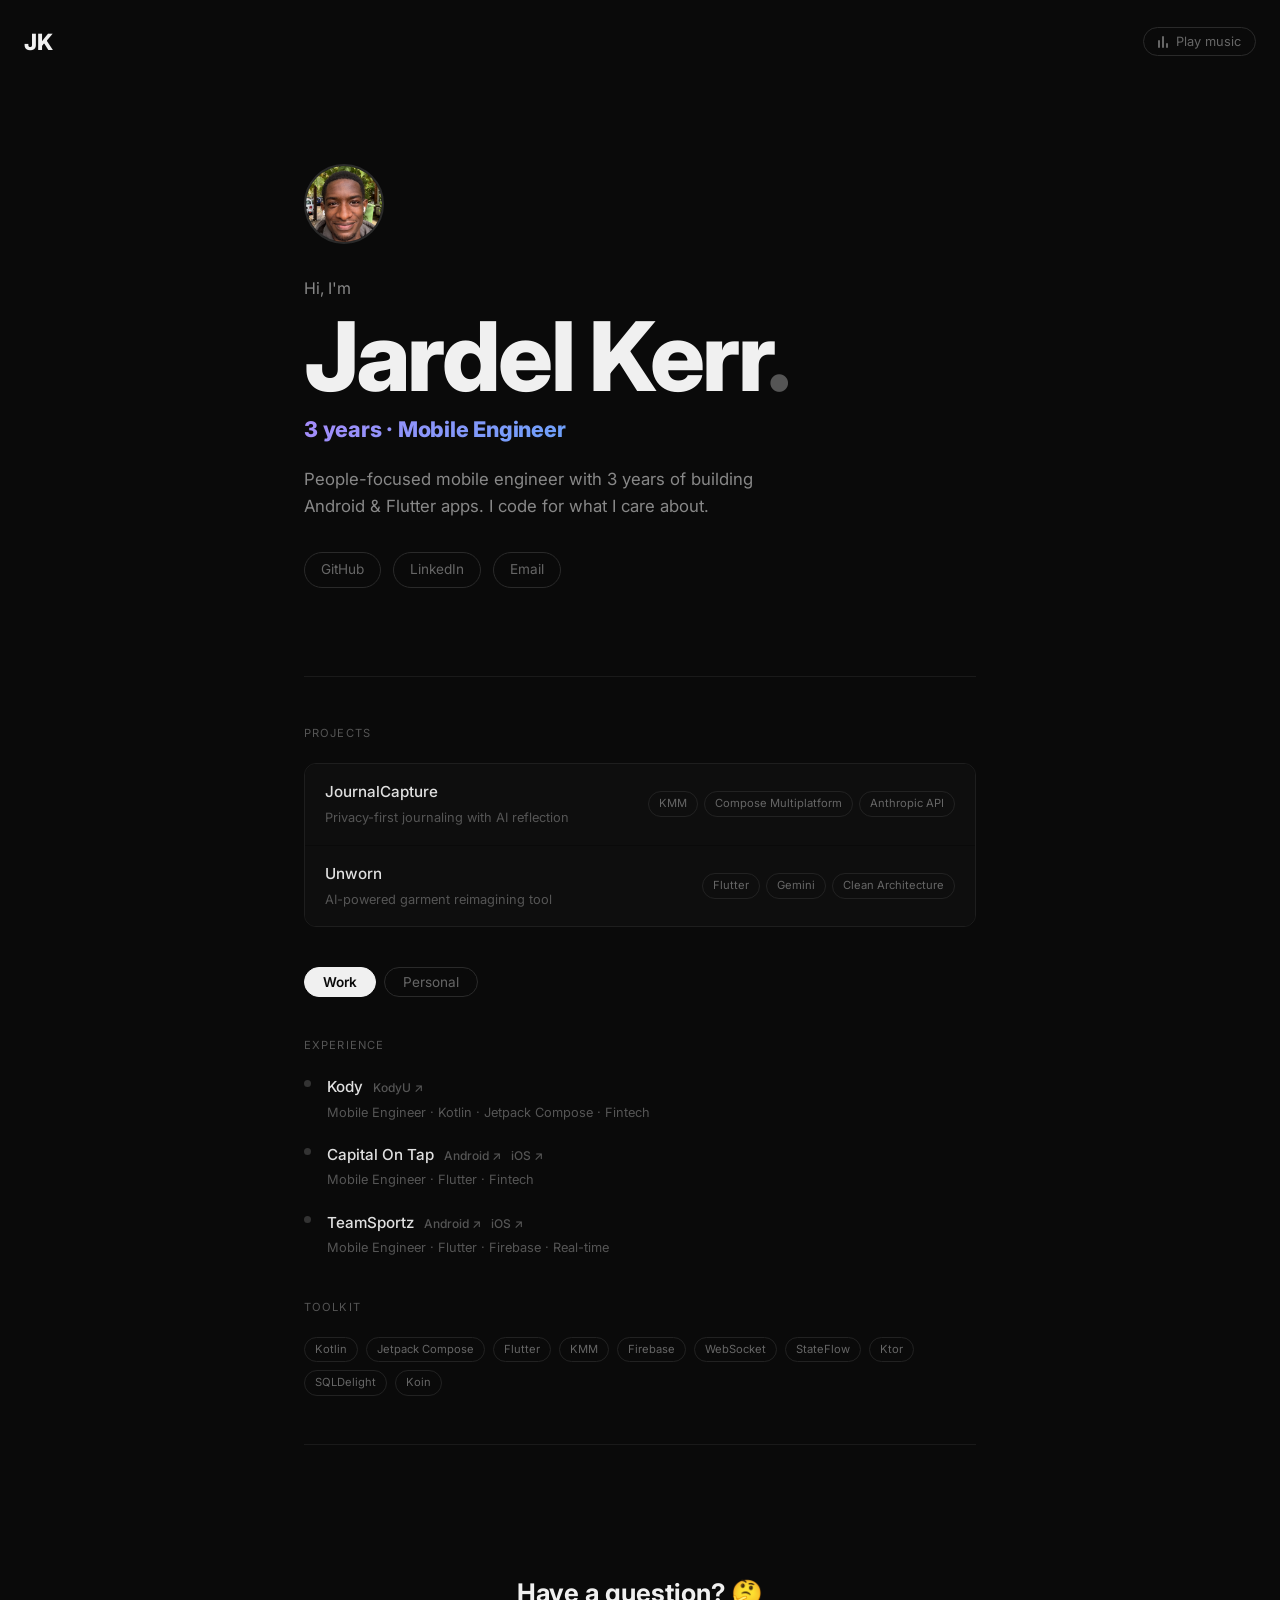
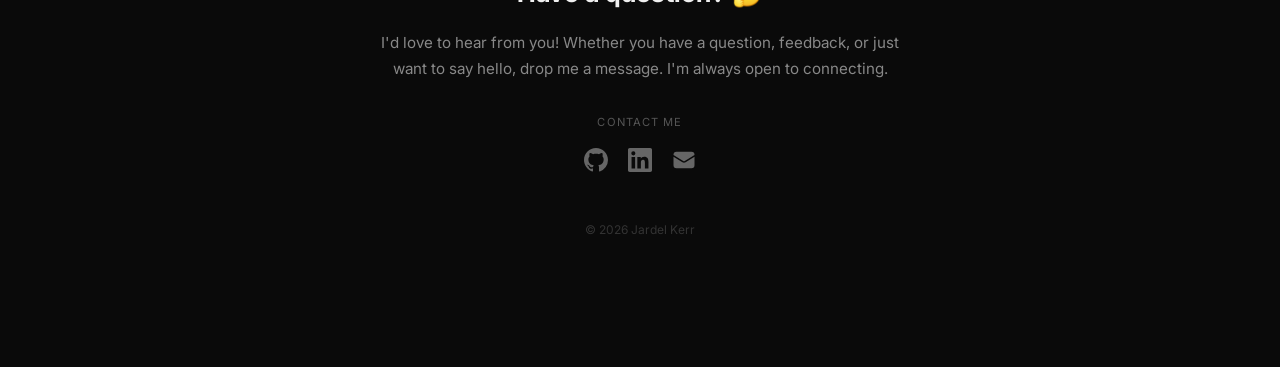
==== index.html @ 68cded81 "Fix image: convert HEIF to JPEG, update src" ====
<!DOCTYPE html>
<html lang="en">
<head>
  <meta charset="UTF-8" />
  <meta name="viewport" content="width=device-width, initial-scale=1.0" />
  <title>Jardel Kerr — Mobile Engineer</title>
  <link rel="preconnect" href="https://fonts.googleapis.com" />
  <link href="https://fonts.googleapis.com/css2?family=Inter:wght@400;500;700;800&display=swap" rel="stylesheet" />
  <link rel="stylesheet" href="css/styles.css" />
</head>
<body>

  <div class="topbar">
    <span class="initials">JK</span>
    <button class="music-btn" id="musicBtn" onclick="toggleMusic()">
      <div class="bars">
        <div class="bar" style="height:8px"></div>
        <div class="bar" style="height:12px"></div>
        <div class="bar" style="height:5px"></div>
      </div>
      <span id="musicLabel">Play music</span>
    </button>
    <audio id="bgMusic" loop>
      <source src="music/bg.mp3" type="audio/mpeg" />
    </audio>
  </div>

  <main class="site">

    <section class="hero">
      <div class="hero-photo">
        <img src="images/photo.jpg" alt="Jardel Kerr" />
      </div>
      <p class="hero-greeting">Hi, I'm</p>
      <h1 class="hero-name">Jardel Kerr<span>.</span></h1>
      <p class="hero-subtitle">3 years · Mobile Engineer</p>
      <p class="hero-sub">People-focused mobile engineer with 3 years of building Android &amp; Flutter apps. I code for what I care about.</p>
      <div class="socials">
        <a href="https://github.com/JardelK467" target="_blank">GitHub</a>
        <a href="https://www.linkedin.com/in/jardel-kerr-924820162/" target="_blank">LinkedIn</a>
        <a href="mailto:kerrjardel@gmail.com">Email</a>
      </div>
    </section>

    <hr class="divider" />

    <p class="section-label">Projects</p>
    <div class="projects">
      <div class="project-row">
        <div class="project-info">
          <span class="project-name">JournalCapture</span>
          <span class="project-desc">Privacy-first journaling with AI reflection</span>
        </div>
        <div class="project-tags">
          <span class="tag">KMM</span>
          <span class="tag">Compose Multiplatform</span>
          <span class="tag">Anthropic API</span>
        </div>
      </div>
      <div class="project-row">
        <div class="project-info">
          <span class="project-name">Unworn</span>
          <span class="project-desc">AI-powered garment reimagining tool</span>
        </div>
        <div class="project-tags">
          <span class="tag">Flutter</span>
          <span class="tag">Gemini</span>
          <span class="tag">Clean Architecture</span>
        </div>
      </div>
    </div>

    <div class="spacer">
      <div class="toggle-row">
        <button class="toggle-btn active" onclick="switchView('work', this)">Work</button>
        <button class="toggle-btn" onclick="switchView('personal', this)">Personal</button>
      </div>

      <div id="view-work">
        <p class="section-label">Experience</p>
        <div class="exp-list">
          <div class="exp-item">
            <div class="exp-dot"></div>
            <div>
              <p class="exp-company">Kody <a class="exp-link" href="https://play.google.com/store/apps/details?id=com.kody.kodyu" target="_blank" rel="noopener">KodyU ↗</a></p>
              <p class="exp-role">Mobile Engineer · Kotlin · Jetpack Compose · Fintech</p>
            </div>
          </div>
          <div class="exp-item">
            <div class="exp-dot"></div>
            <div>
              <p class="exp-company">Capital On Tap <a class="exp-link" href="https://play.google.com/store/apps/details?id=com.cot.app" target="_blank" rel="noopener">Android ↗</a> <a class="exp-link" href="https://apps.apple.com/gb/app/capital-on-tap/id1398201114" target="_blank" rel="noopener">iOS ↗</a></p>
              <p class="exp-role">Mobile Engineer · Flutter · Fintech</p>
            </div>
          </div>
          <div class="exp-item">
            <div class="exp-dot"></div>
            <div>
              <p class="exp-company">TeamSportz <a class="exp-link" href="https://play.google.com/store/apps/details?id=com.teamsportz.store" target="_blank" rel="noopener">Android ↗</a> <a class="exp-link" href="https://apps.apple.com/us/app/teamsportz-play/id1541456437" target="_blank" rel="noopener">iOS ↗</a></p>
              <p class="exp-role">Mobile Engineer · Flutter · Firebase · Real-time</p>
            </div>
          </div>
        </div>
        <div class="spacer">
          <p class="section-label">Toolkit</p>
          <div class="toolkit">
            <span class="tag">Kotlin</span>
            <span class="tag">Jetpack Compose</span>
            <span class="tag">Flutter</span>
            <span class="tag">KMM</span>
            <span class="tag">Firebase</span>
            <span class="tag">WebSocket</span>
            <span class="tag">StateFlow</span>
            <span class="tag">Ktor</span>
            <span class="tag">SQLDelight</span>
            <span class="tag">Koin</span>
          </div>
        </div>
      </div>

      <div id="view-personal" class="hidden">
        <p class="section-label">Now playing</p>
        <div class="now-playing">
          <div class="status-dot-wrap">
            <span class="status-dot"></span>
          </div>
          <div class="now-playing-info">
            <p class="now-playing-track">THEMESELVES</p>
            <p class="now-playing-artist">Jordan Ward</p>
          </div>
          <a class="now-playing-link" href="https://open.spotify.com/track/3vzSGr8Anj3SLaMrp613Gm" target="_blank" rel="noopener">Open in Spotify</a>
        </div>

        <div class="spacer">
          <p class="section-label">Playlists &amp; albums</p>
          <p class="section-hint">Connect your Spotify playlists below.</p>
          <div class="spotify-embeds">
            <iframe style="border-radius:12px" src="https://open.spotify.com/embed/playlist/6ijbMvFYRKqU6fIZLTjbtF?utm_source=generator" width="100%" height="152" frameborder="0" allow="autoplay; clipboard-write; encrypted-media; fullscreen; picture-in-picture" allowtransparency="true" loading="lazy" title="Spotify playlist"></iframe>
          </div>
        </div>

        <div class="spacer">
          <p class="section-label">Reading</p>
          <div class="book-list">
            <div class="book-row">
              <div class="book-spine" style="background:#E04B2A;"></div>
              <div>
                <p class="book-title">Design by Emotion</p>
                <p class="book-author">Trevor Van Gorp &amp; Edie Adams</p>
              </div>
              <span class="book-status reading">reading</span>
            </div>
            <div class="book-row">
              <div class="book-spine" style="background:#534AB7;"></div>
              <div>
                <p class="book-title">The Creative Act</p>
                <p class="book-author">Rick Rubin</p>
              </div>
              <span class="book-status reading">reading</span>
            </div>
            <div class="book-row">
              <div class="book-spine" style="background:#C2944A;"></div>
              <div>
                <p class="book-title">Children of Dune</p>
                <p class="book-author">Frank Herbert</p>
              </div>
              <span class="book-status reading">reading</span>
            </div>
            <div class="book-row">
              <div class="book-spine" style="background:#2E7D32;"></div>
              <div>
                <p class="book-title">The Pragmatic Programmer</p>
                <p class="book-author">Andy Hunt &amp; Dave Thomas</p>
              </div>
              <span class="book-status reading">reading</span>
            </div>
            <div class="book-row">
              <div class="book-spine" style="background:#FBC02D;"></div>
              <div>
                <p class="book-title">Mamba Mentality</p>
                <p class="book-author">Kobe Bryant</p>
              </div>
              <span class="book-status reading">reading</span>
            </div>
          </div>
        </div>

        <div class="spacer">
          <p class="section-label">Games I play</p>
          <div class="games-grid">
            <div class="game-card">
              <p class="game-title">The Finals</p>
              <p class="game-platform">PS5</p>
            </div>
            <div class="game-card">
              <p class="game-title">Apex Legends</p>
              <p class="game-platform">PS5</p>
            </div>
            <div class="game-card">
              <p class="game-title">Rocket League</p>
              <p class="game-platform">PS5</p>
            </div>
            <div class="game-card">
              <p class="game-title">Kingdom Hearts 3</p>
              <p class="game-platform">PS5</p>
            </div>
            <div class="game-card">
              <p class="game-title">God of War: Ragnarök</p>
              <p class="game-platform">PS5</p>
            </div>
          </div>
        </div>
      </div>
    </div>

    <hr class="divider" />

    <footer class="footer">
      <h2 class="footer-heading">Have a question? &#129300;</h2>
      <p class="footer-body">I'd love to hear from you! Whether you have a question, feedback, or just want to say hello, drop me a message. I'm always open to connecting.</p>
      <p class="footer-contact-label">Contact me</p>
      <div class="footer-icons">
        <a href="https://github.com/JardelK467" target="_blank" rel="noopener" aria-label="GitHub">
          <svg width="24" height="24" viewBox="0 0 24 24" fill="currentColor"><path d="M12 0C5.37 0 0 5.37 0 12c0 5.31 3.435 9.795 8.205 11.385.6.105.825-.255.825-.57 0-.285-.015-1.23-.015-2.235-3.015.555-3.795-.735-4.035-1.41-.135-.345-.72-1.41-1.23-1.695-.42-.225-1.02-.78-.015-.795.945-.015 1.62.87 1.845 1.23 1.08 1.815 2.805 1.305 3.495.99.105-.78.42-1.305.765-1.605-2.67-.3-5.46-1.335-5.46-5.925 0-1.305.465-2.385 1.23-3.225-.12-.3-.54-1.53.12-3.18 0 0 1.005-.315 3.3 1.23.96-.27 1.98-.405 3-.405s2.04.135 3 .405c2.295-1.56 3.3-1.23 3.3-1.23.66 1.65.24 2.88.12 3.18.765.84 1.23 1.905 1.23 3.225 0 4.605-2.805 5.625-5.475 5.925.435.375.81 1.095.81 2.22 0 1.605-.015 2.895-.015 3.3 0 .315.225.69.825.57A12.02 12.02 0 0 0 24 12c0-6.63-5.37-12-12-12z"/></svg>
        </a>
        <a href="https://www.linkedin.com/in/jardel-kerr-924820162/" target="_blank" rel="noopener" aria-label="LinkedIn">
          <svg width="24" height="24" viewBox="0 0 24 24" fill="currentColor"><path d="M20.447 20.452h-3.554v-5.569c0-1.328-.027-3.037-1.852-3.037-1.853 0-2.136 1.445-2.136 2.939v5.667H9.351V9h3.414v1.561h.046c.477-.9 1.637-1.85 3.37-1.85 3.601 0 4.267 2.37 4.267 5.455v6.286zM5.337 7.433a2.062 2.062 0 0 1-2.063-2.065 2.064 2.064 0 1 1 2.063 2.065zm1.782 13.019H3.555V9h3.564v11.452zM22.225 0H1.771C.792 0 0 .774 0 1.729v20.542C0 23.227.792 24 1.771 24h20.451C23.2 24 24 23.227 24 22.271V1.729C24 .774 23.2 0 22.222 0h.003z"/></svg>
        </a>
        <a href="mailto:kerrjardel@gmail.com" aria-label="Email">
          <svg width="24" height="24" viewBox="0 0 24 24" fill="currentColor"><path d="M1.5 8.67v8.58a3 3 0 0 0 3 3h15a3 3 0 0 0 3-3V8.67l-8.928 5.493a3 3 0 0 1-3.144 0L1.5 8.67z"/><path d="M22.5 6.908V6.75a3 3 0 0 0-3-3h-15a3 3 0 0 0-3 3v.158l9.714 5.978a1.5 1.5 0 0 0 1.572 0L22.5 6.908z"/></svg>
        </a>
      </div>
      <p class="footer-copy">&copy; 2026 Jardel Kerr</p>
    </footer>

  </main>

  <script>
    function switchView(view, btn) {
      document.querySelectorAll('.toggle-btn').forEach(b => b.classList.remove('active'));
      btn.classList.add('active');
      document.getElementById('view-work').classList.toggle('hidden', view !== 'work');
      document.getElementById('view-personal').classList.toggle('hidden', view !== 'personal');
    }

    function toggleMusic() {
      const audio = document.getElementById('bgMusic');
      const btn = document.getElementById('musicBtn');
      const label = document.getElementById('musicLabel');
      if (audio.paused) {
        audio.play().catch(() => {});
        btn.classList.add('playing');
        label.textContent = 'Now playing';
      } else {
        audio.pause();
        btn.classList.remove('playing');
        label.textContent = 'Play music';
      }
    }
  </script>

</body>
</html>
---- css/styles.css ----
*, *::before, *::after { box-sizing: border-box; margin: 0; padding: 0; }

body {
  font-family: 'Inter', sans-serif;
  background: #0a0a0a;
  color: #f0f0f0;
  line-height: 1.6;
}

.topbar {
  display: flex;
  justify-content: space-between;
  align-items: center;
  padding: 1.5rem 1.5rem 0;
}

.initials {
  font-size: 1.4rem;
  font-weight: 800;
  letter-spacing: -0.02em;
  color: #f0f0f0;
  user-select: none;
}

.music-btn {
  display: flex;
  align-items: center;
  gap: 8px;
  background: transparent;
  border: 1px solid #2a2a2a;
  color: #666;
  font-family: 'Inter', sans-serif;
  font-size: 0.8rem;
  padding: 6px 14px;
  border-radius: 999px;
  cursor: pointer;
  transition: all 0.2s;
}
.music-btn:hover { border-color: #555; color: #f0f0f0; }
.music-btn.playing { border-color: #f0f0f0; color: #f0f0f0; }

.bars { display: flex; align-items: flex-end; gap: 2px; height: 12px; }
.bar { width: 2px; background: #666; border-radius: 1px; transition: background 0.2s; }
.music-btn.playing .bar { background: #f0f0f0; animation: bounce 0.8s infinite; }
.music-btn.playing .bar:nth-child(2) { animation-delay: 0.15s; }
.music-btn.playing .bar:nth-child(3) { animation-delay: 0.3s; }
@keyframes bounce { 0%, 100% { height: 4px; } 50% { height: 12px; } }

.site {
  max-width: 720px;
  margin: 0 auto;
  padding: 3rem 1.5rem 5rem;
}

.hero { padding: 3.5rem 0 2.5rem; }

.hero-photo {
  width: 80px;
  height: 80px;
  border-radius: 50%;
  overflow: hidden;
  border: 2px solid #2a2a2a;
  margin-bottom: 2rem;
  background: #1e1e1e;
}
.hero-photo img { width: 100%; height: 100%; object-fit: cover; }

.hero-greeting { font-size: 1rem; color: #888; margin-bottom: 0.4rem; }

.hero-name {
  font-size: clamp(3.5rem, 12vw, 6rem);
  font-weight: 800;
  line-height: 1;
  letter-spacing: -0.03em;
}
.hero-name span { color: #555; }

.hero-subtitle {
  font-size: clamp(1rem, 3vw, 1.35rem);
  font-weight: 800;
  letter-spacing: -0.01em;
  margin-top: 0.5rem;
  background: linear-gradient(135deg, #a78bfa, #60a5fa, #34d399);
  -webkit-background-clip: text;
  -webkit-text-fill-color: transparent;
  background-clip: text;
}

.hero-sub { font-size: 1.05rem; color: #888; margin-top: 1.25rem; max-width: 480px; }

.socials { display: flex; gap: 0.75rem; margin-top: 2rem; flex-wrap: wrap; }
.socials a {
  font-size: 0.85rem;
  color: #666;
  text-decoration: none;
  border: 1px solid #2a2a2a;
  padding: 6px 16px;
  border-radius: 999px;
  transition: all 0.2s;
}
.socials a:hover { color: #f0f0f0; border-color: #666; }

.divider { border: none; border-top: 1px solid #1a1a1a; margin: 3rem 0; }

.section-label {
  font-size: 0.7rem;
  color: #555;
  letter-spacing: 0.1em;
  text-transform: uppercase;
  margin-bottom: 1.25rem;
}

.projects {
  display: flex;
  flex-direction: column;
  gap: 1px;
  border: 1px solid #1e1e1e;
  border-radius: 12px;
  overflow: hidden;
}
.project-row {
  display: flex;
  align-items: center;
  justify-content: space-between;
  gap: 1rem;
  padding: 1rem 1.25rem;
  background: #0e0e0e;
  transition: background 0.15s;
  flex-wrap: wrap;
}
.project-row:hover { background: #141414; }
.project-info { display: flex; flex-direction: column; gap: 4px; }
.project-name { font-size: 0.95rem; font-weight: 500; color: #e0e0e0; }
.project-desc { font-size: 0.8rem; color: #555; }
.project-tags { display: flex; gap: 6px; flex-wrap: wrap; }

.tag {
  font-size: 0.7rem;
  padding: 3px 10px;
  border-radius: 999px;
  border: 1px solid #222;
  color: #666;
}

.spacer { margin-top: 2.5rem; }

.toggle-row { display: flex; gap: 8px; margin-bottom: 2.5rem; flex-wrap: wrap; }
.toggle-btn {
  font-size: 0.85rem;
  font-family: 'Inter', sans-serif;
  padding: 6px 18px;
  border-radius: 999px;
  border: 1px solid #2a2a2a;
  background: transparent;
  color: #666;
  cursor: pointer;
  transition: all 0.2s;
}
.toggle-btn.active {
  background: #f0f0f0;
  color: #0a0a0a;
  border-color: #f0f0f0;
  font-weight: 600;
}

.exp-list { display: flex; flex-direction: column; gap: 1.25rem; }
.exp-item { display: flex; gap: 1rem; align-items: flex-start; }
.exp-dot { width: 7px; height: 7px; border-radius: 50%; background: #333; margin-top: 5px; flex-shrink: 0; }
.exp-company { font-size: 0.95rem; font-weight: 500; color: #e0e0e0; }
.exp-link {
  font-size: 0.75rem;
  font-weight: 500;
  color: #555;
  text-decoration: none;
  margin-left: 6px;
  transition: color 0.2s;
}
.exp-link:hover { color: #f0f0f0; }
.exp-role { font-size: 0.8rem; color: #555; margin-top: 3px; }

.toolkit { display: flex; flex-wrap: wrap; gap: 8px; }

/* Now playing */
.now-playing {
  display: flex;
  align-items: center;
  gap: 14px;
  padding: 1rem 1.25rem;
  background: #0e0e0e;
  border: 1px solid #1e1e1e;
  border-radius: 12px;
  transition: background 0.15s;
}
.now-playing:hover { background: #141414; }

.status-dot-wrap {
  position: relative;
  width: 12px;
  height: 12px;
  flex-shrink: 0;
}
.status-dot {
  display: block;
  width: 10px;
  height: 10px;
  border-radius: 50%;
  background: #22c55e;
  position: absolute;
  top: 1px;
  left: 1px;
}
.status-dot::before {
  content: '';
  position: absolute;
  inset: -4px;
  border-radius: 50%;
  background: rgba(34, 197, 94, 0.35);
  animation: pulse-ring 1.8s cubic-bezier(0.4, 0, 0.6, 1) infinite;
}
@keyframes pulse-ring {
  0%   { transform: scale(0.8); opacity: 1; }
  70%  { transform: scale(1.7); opacity: 0; }
  100% { transform: scale(0.8); opacity: 0; }
}

.now-playing-track { font-size: 0.95rem; font-weight: 500; color: #e0e0e0; }
.now-playing-artist { font-size: 0.75rem; color: #555; margin-top: 2px; }
.now-playing-link {
  margin-left: auto;
  font-size: 0.75rem;
  color: #22c55e;
  text-decoration: none;
  white-space: nowrap;
  transition: color 0.2s;
}
.now-playing-link:hover { color: #4ade80; }

.section-hint { font-size: 0.8rem; color: #444; margin-bottom: 1rem; }
.spotify-embeds { display: flex; flex-direction: column; gap: 12px; }

.book-list {
  display: flex;
  flex-direction: column;
  gap: 1px;
  border: 1px solid #1e1e1e;
  border-radius: 12px;
  overflow: hidden;
}
.book-row {
  display: flex;
  align-items: center;
  gap: 14px;
  padding: 0.9rem 1.25rem;
  background: #0e0e0e;
  transition: background 0.15s;
}
.book-row:hover { background: #141414; }
.book-spine { width: 4px; height: 36px; border-radius: 2px; flex-shrink: 0; }
.book-title { font-size: 0.9rem; font-weight: 500; color: #e0e0e0; }
.book-author { font-size: 0.75rem; color: #555; margin-top: 2px; }
.book-status {
  font-size: 0.7rem;
  padding: 2px 8px;
  border-radius: 999px;
  border: 1px solid #222;
  color: #555;
  margin-left: auto;
  white-space: nowrap;
}
.book-status.reading { border-color: #2a3a2a; color: #4a7a4a; }

.games-grid { display: grid; grid-template-columns: repeat(auto-fill, minmax(150px, 1fr)); gap: 12px; }
.game-card {
  background: #0e0e0e;
  border: 1px solid #1e1e1e;
  border-radius: 10px;
  padding: 14px;
  transition: background 0.15s;
}
.game-card:hover { background: #141414; }
.game-title { font-size: 0.85rem; font-weight: 500; color: #e0e0e0; }
.game-platform { font-size: 0.72rem; color: #555; margin-top: 3px; }

.footer {
  padding: 5rem 0 3rem;
  text-align: center;
  max-width: 520px;
  margin: 0 auto;
}
.footer-heading {
  font-size: 1.6rem;
  font-weight: 700;
  color: #f0f0f0;
  margin-bottom: 1rem;
}
.footer-body {
  font-size: 0.95rem;
  color: #888;
  line-height: 1.7;
  margin-bottom: 2rem;
}
.footer-contact-label {
  font-size: 0.7rem;
  color: #555;
  letter-spacing: 0.1em;
  text-transform: uppercase;
  margin-bottom: 1rem;
}
.footer-icons {
  display: flex;
  justify-content: center;
  gap: 1.25rem;
  margin-bottom: 3rem;
}
.footer-icons a {
  color: #666;
  transition: color 0.2s;
}
.footer-icons a:hover {
  color: #f0f0f0;
}
.footer-icons svg {
  display: block;
}
.footer-copy { font-size: 0.75rem; color: #333; margin-top: 2rem; }

.hidden { display: none; }

@media (max-width: 480px) {
  .project-row { flex-direction: column; align-items: flex-start; }
}
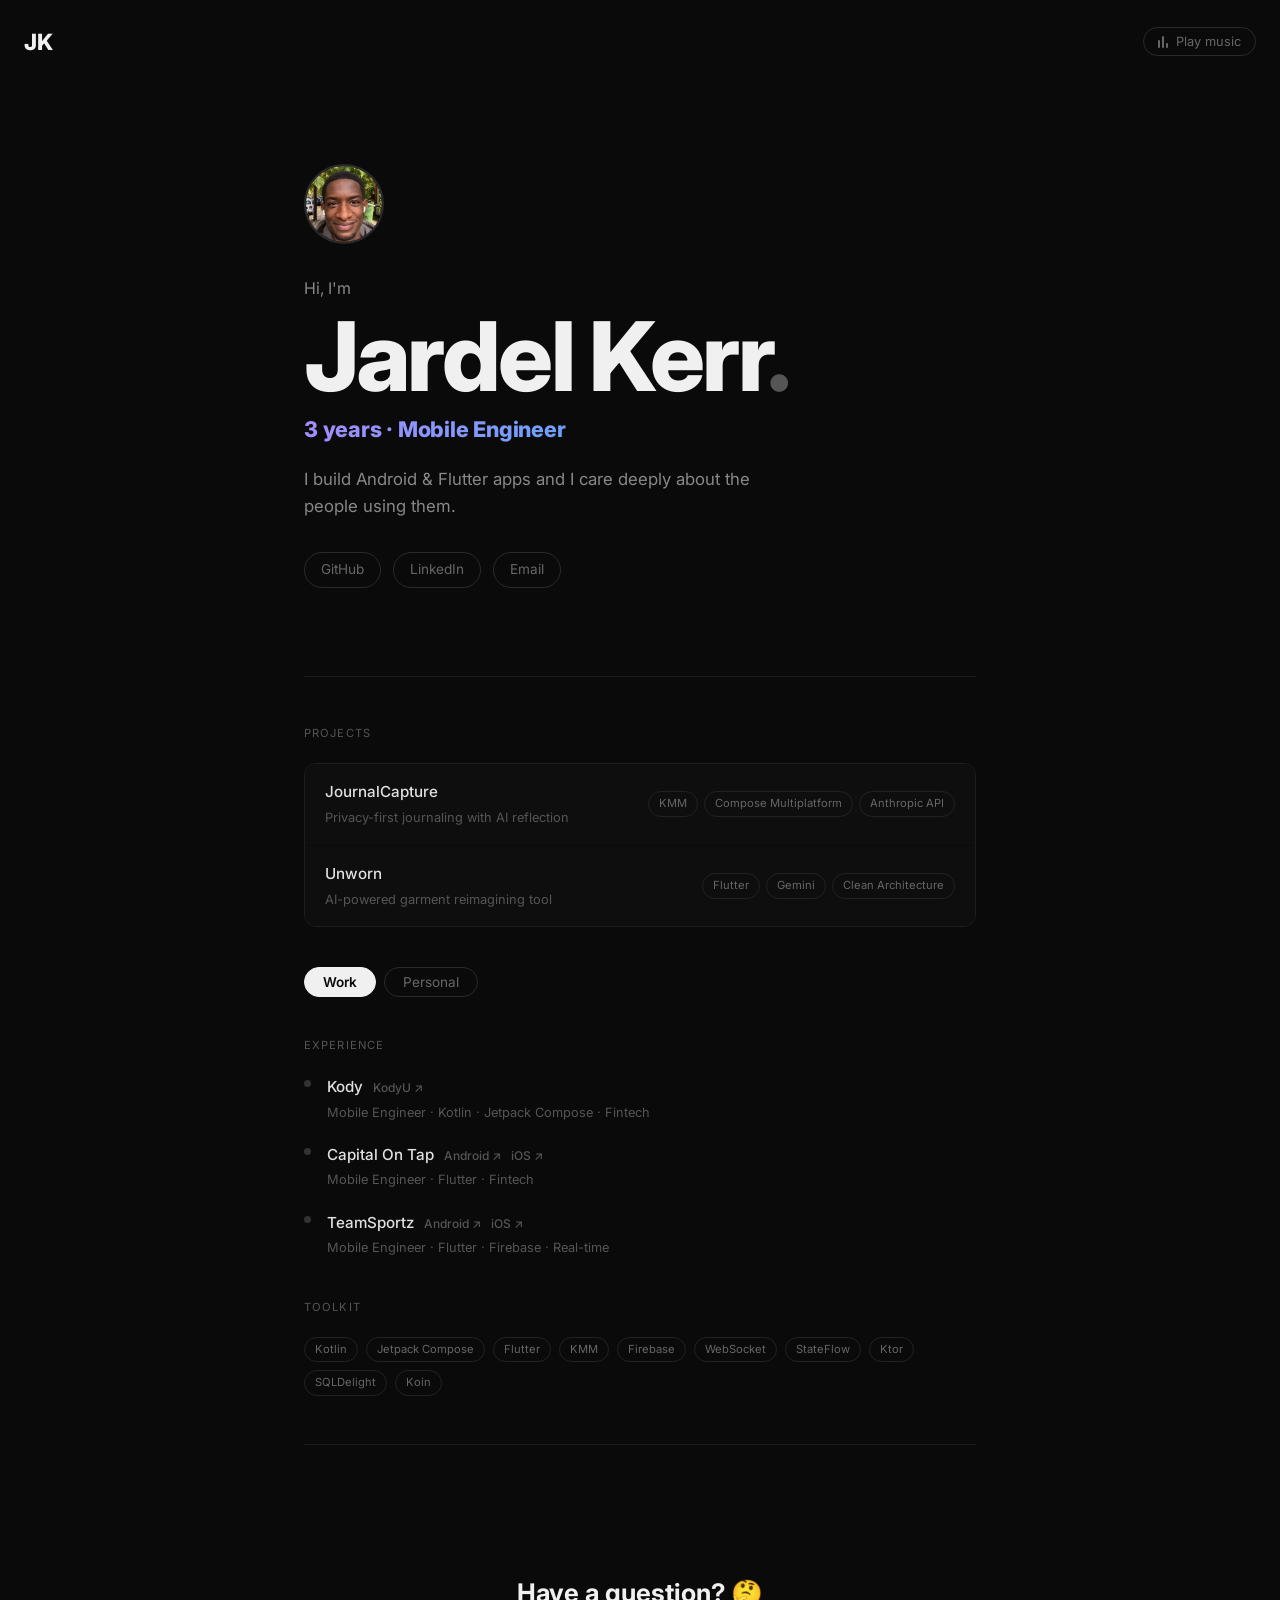
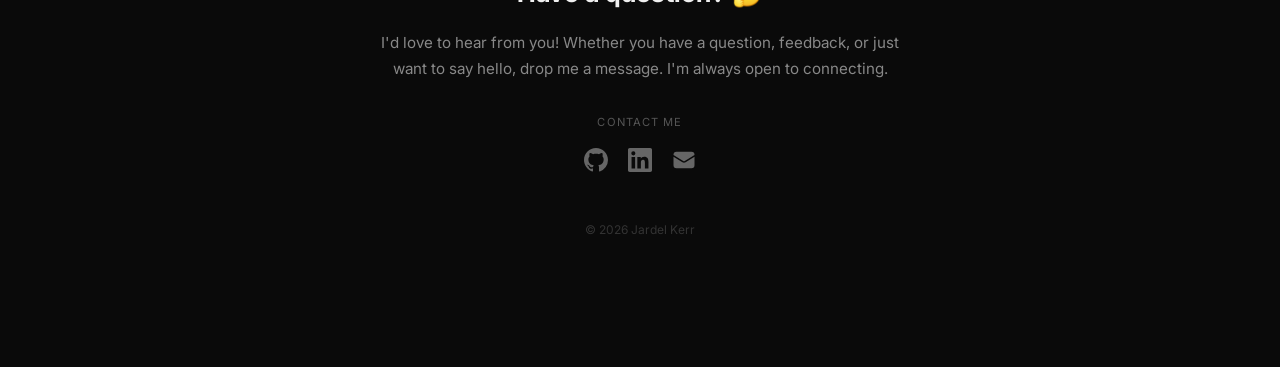
==== commit 88e95fbc: "Updated intro description for specificity and honesty" ====
--- a/index.html
+++ b/index.html
@@ -34,7 +34,7 @@
       <p class="hero-greeting">Hi, I'm</p>
       <h1 class="hero-name">Jardel Kerr<span>.</span></h1>
       <p class="hero-subtitle">3 years · Mobile Engineer</p>
-      <p class="hero-sub">People-focused mobile engineer with 3 years of building Android &amp; Flutter apps. I code for what I care about.</p>
+      <p class="hero-sub">I build Android & Flutter apps and I care deeply about the people using them.</p>
       <div class="socials">
         <a href="https://github.com/JardelK467" target="_blank">GitHub</a>
         <a href="https://www.linkedin.com/in/jardel-kerr-924820162/" target="_blank">LinkedIn</a>
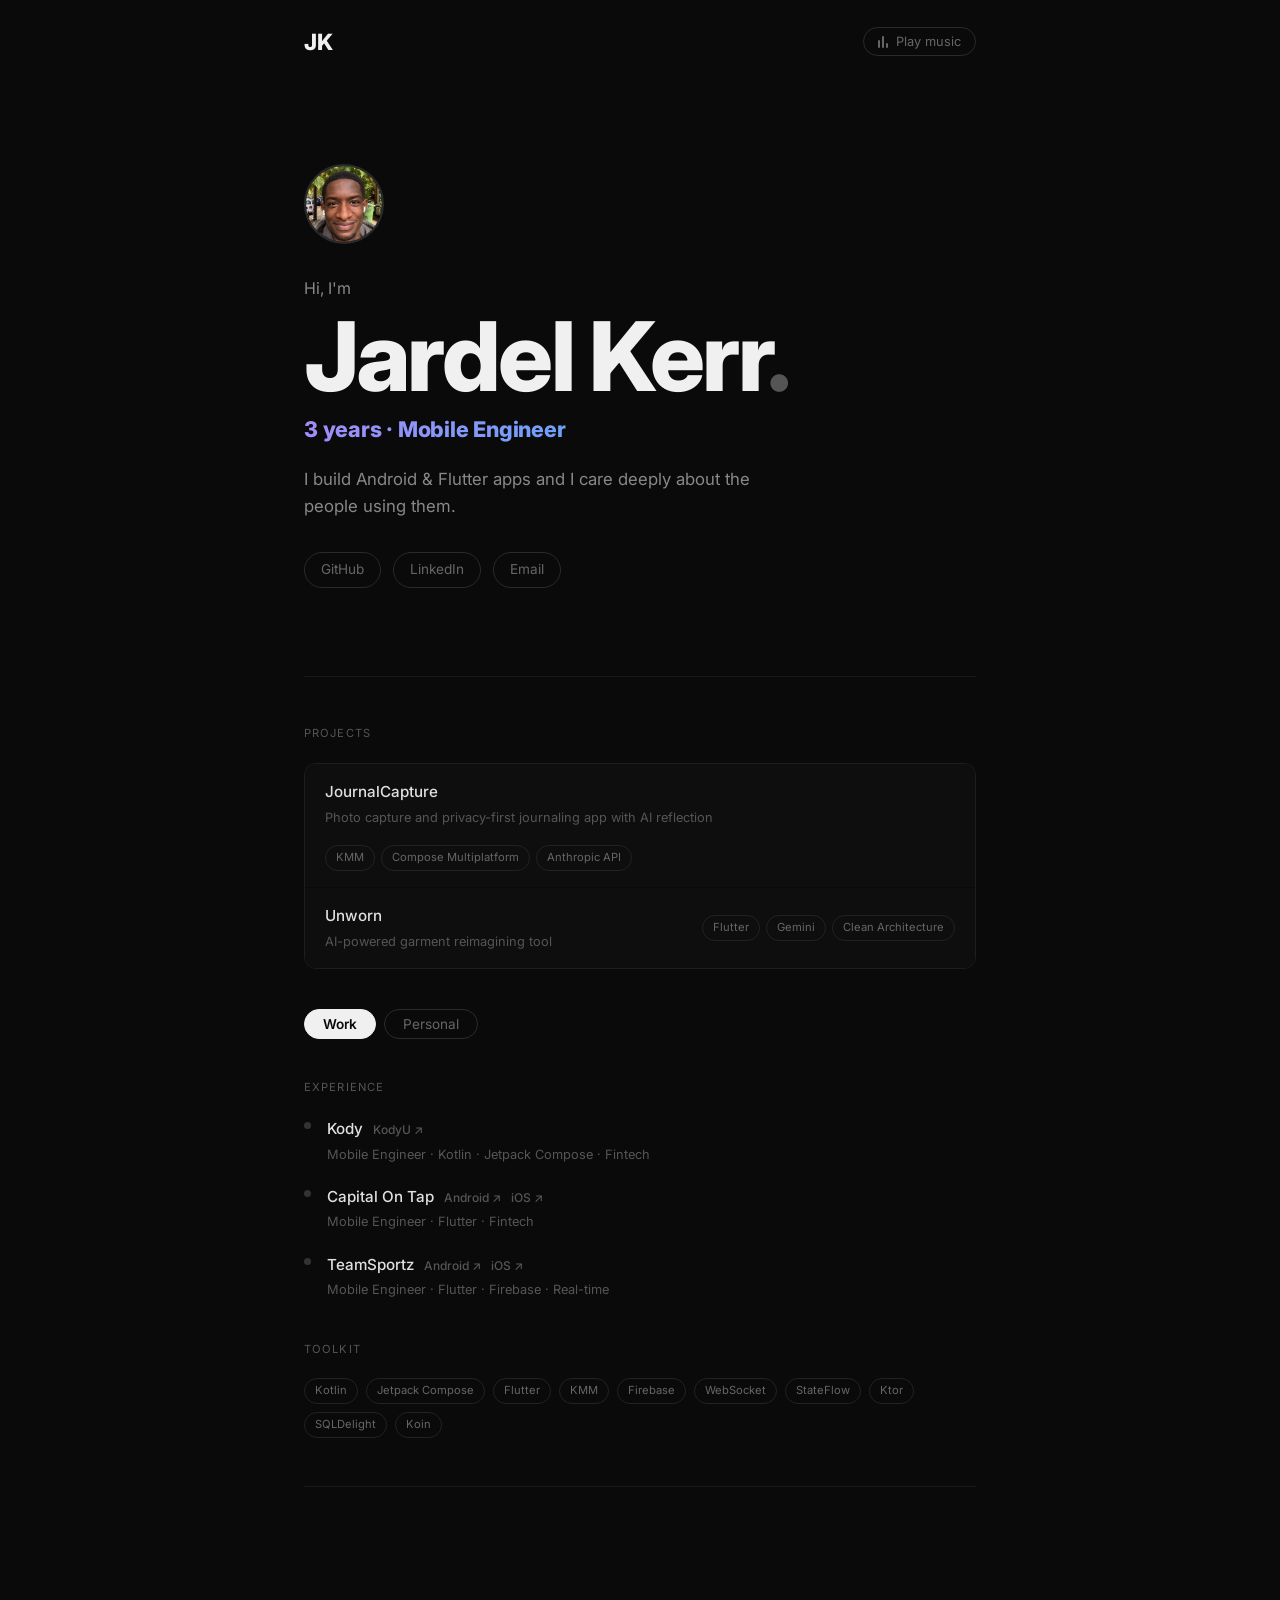
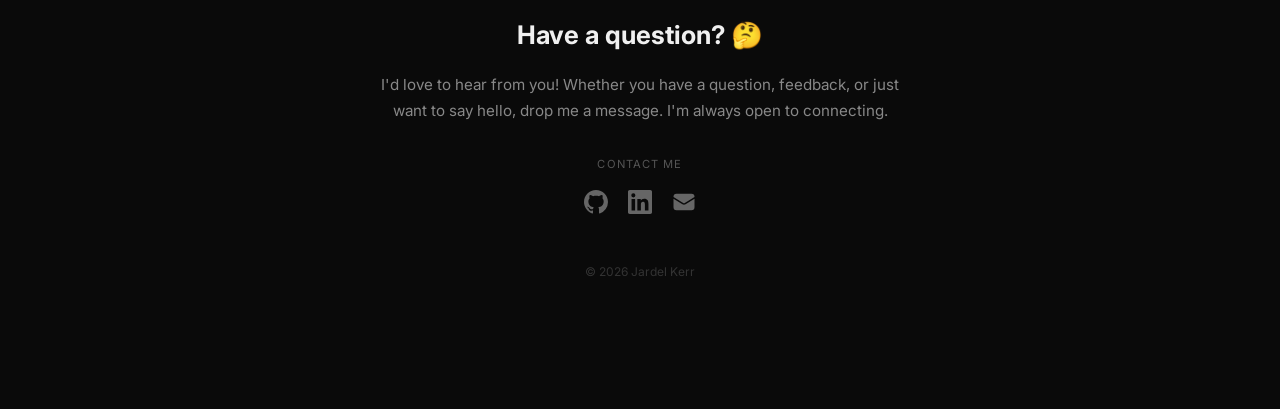
==== commit 05e48188: "Center topbar to match site content width" ====
--- a/index.html
+++ b/index.html
@@ -49,7 +49,7 @@
       <div class="project-row">
         <div class="project-info">
           <span class="project-name">JournalCapture</span>
-          <span class="project-desc">Privacy-first journaling with AI reflection</span>
+          <span class="project-desc">Photo capture and privacy-first journaling app with AI reflection</span>
         </div>
         <div class="project-tags">
           <span class="tag">KMM</span>
--- a/css/styles.css
+++ b/css/styles.css
@@ -8,6 +8,8 @@
 }
 
 .topbar {
+  max-width: 720px;
+  margin: 0 auto;
   display: flex;
   justify-content: space-between;
   align-items: center;
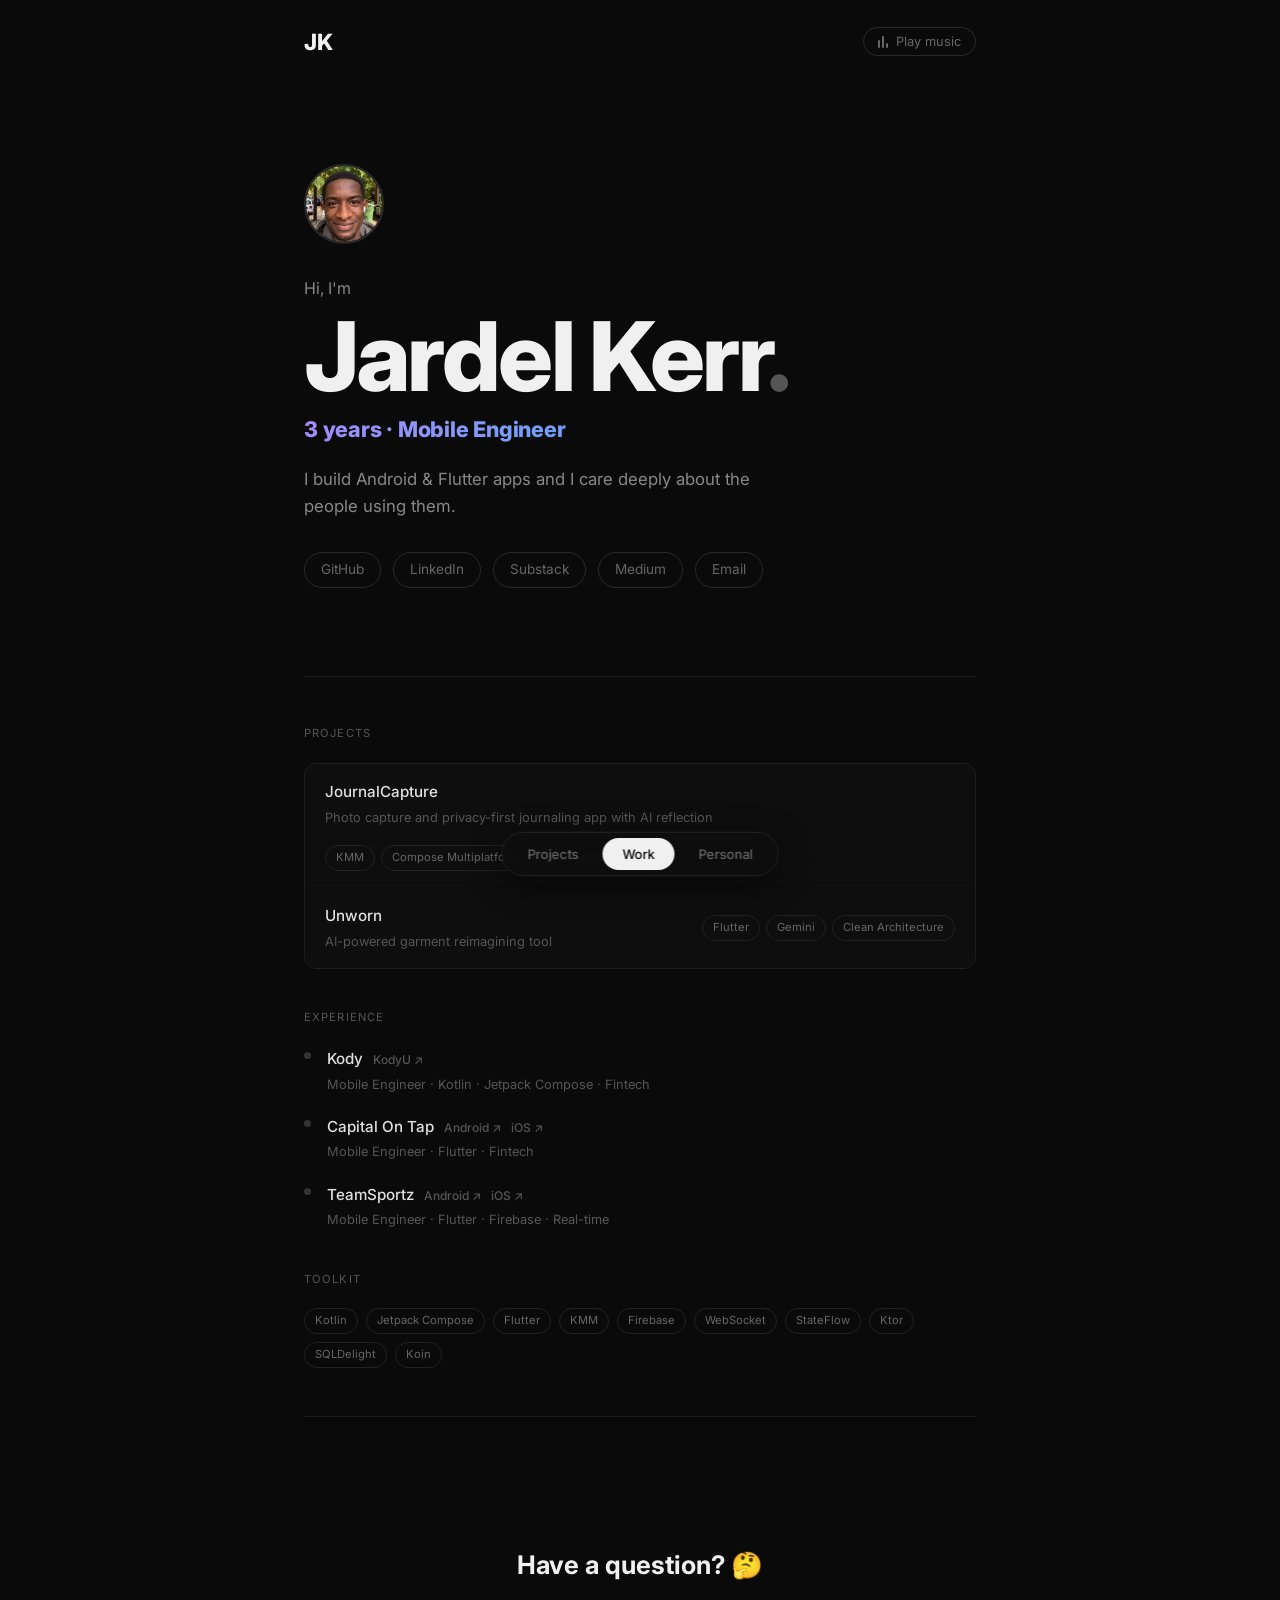
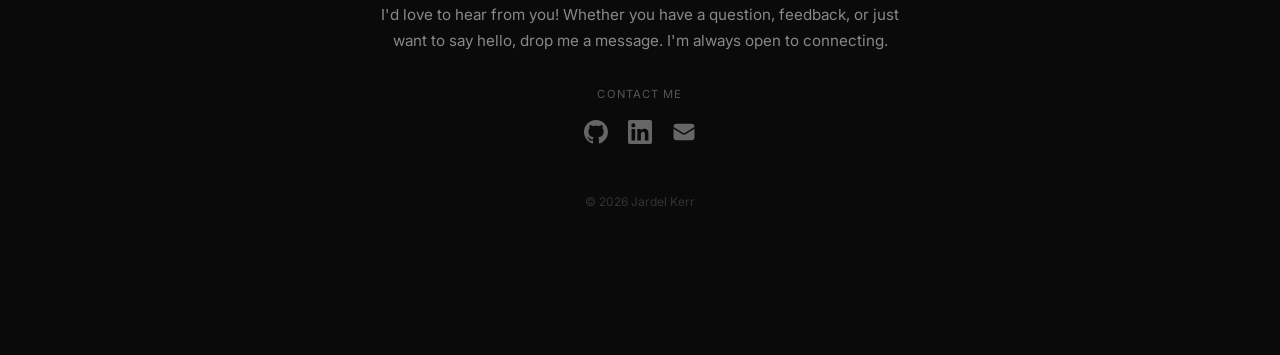
==== commit 8509e41f: "Created more content space by moving the work, personal navigation to bottom center viewport for a c" ====
--- a/index.html
+++ b/index.html
@@ -38,13 +38,15 @@
       <div class="socials">
         <a href="https://github.com/JardelK467" target="_blank">GitHub</a>
         <a href="https://www.linkedin.com/in/jardel-kerr-924820162/" target="_blank">LinkedIn</a>
+        <a href="https://substack.com/@jardelkerr" target="_blank">Substack</a>
+        <a href="https://medium.com/@kerrjardel" target="_blank">Medium</a>
         <a href="mailto:kerrjardel@gmail.com">Email</a>
       </div>
     </section>
 
     <hr class="divider" />
 
-    <p class="section-label">Projects</p>
+    <p class="section-label" id="projects">Projects</p>
     <div class="projects">
       <div class="project-row">
         <div class="project-info">
@@ -70,11 +72,7 @@
       </div>
     </div>
 
-    <div class="spacer">
-      <div class="toggle-row">
-        <button class="toggle-btn active" onclick="switchView('work', this)">Work</button>
-        <button class="toggle-btn" onclick="switchView('personal', this)">Personal</button>
-      </div>
+    <div class="spacer" id="view-section">
 
       <div id="view-work">
         <p class="section-label">Experience</p>
@@ -235,6 +233,14 @@
 
   </main>
 
+  <!-- Floating bottom nav -->
+  <nav class="floating-nav" id="floatingNav">
+    <button class="nav-pill" onclick="scrollToSection('projects')">Projects</button>
+    <button class="nav-pill active" onclick="switchViewNav('work', this)">Work</button>
+    <button class="nav-pill" onclick="switchViewNav('personal', this)">Personal</button>
+    <div class="nav-slider" id="navSlider"></div>
+  </nav>
+
   <script>
     function switchView(view, btn) {
       document.querySelectorAll('.toggle-btn').forEach(b => b.classList.remove('active'));
@@ -242,6 +248,41 @@
       document.getElementById('view-work').classList.toggle('hidden', view !== 'work');
       document.getElementById('view-personal').classList.toggle('hidden', view !== 'personal');
     }
+
+    // Floating nav
+    function positionSlider(activeBtn) {
+      const slider = document.getElementById('navSlider');
+      if (!activeBtn || !slider) return;
+      slider.style.left = activeBtn.offsetLeft + 'px';
+      slider.style.width = activeBtn.offsetWidth + 'px';
+    }
+
+    function switchViewNav(view, btn) {
+      document.querySelectorAll('.nav-pill').forEach(b => b.classList.remove('active'));
+      btn.classList.add('active');
+      positionSlider(btn);
+
+      document.getElementById('view-work').classList.toggle('hidden', view !== 'work');
+      document.getElementById('view-personal').classList.toggle('hidden', view !== 'personal');
+
+      const section = document.getElementById('view-section');
+      if (section) section.scrollIntoView({ behavior: 'smooth', block: 'start' });
+    }
+
+    function scrollToSection(id) {
+      const el = document.getElementById(id);
+      if (el) el.scrollIntoView({ behavior: 'smooth', block: 'start' });
+    }
+
+    // Init slider position on load
+    window.addEventListener('load', () => {
+      const active = document.querySelector('.nav-pill.active');
+      positionSlider(active);
+    });
+    window.addEventListener('resize', () => {
+      const active = document.querySelector('.nav-pill.active');
+      positionSlider(active);
+    });
 
     function toggleMusic() {
       const audio = document.getElementById('bgMusic');
--- a/css/styles.css
+++ b/css/styles.css
@@ -51,7 +51,7 @@
 .site {
   max-width: 720px;
   margin: 0 auto;
-  padding: 3rem 1.5rem 5rem;
+  padding: 3rem 1.5rem 6rem;
 }
 
 .hero { padding: 3.5rem 0 2.5rem; }
@@ -328,6 +328,68 @@
 
 .hidden { display: none; }
 
+/* Floating bottom nav */
+.floating-nav {
+  position: fixed;
+  bottom: 1.5rem;
+  left: 50%;
+  transform: translateX(-50%);
+  display: flex;
+  align-items: center;
+  gap: 4px;
+  padding: 5px;
+  background: rgba(14, 14, 14, 0.85);
+  backdrop-filter: blur(16px);
+  -webkit-backdrop-filter: blur(16px);
+  border: 1px solid #1e1e1e;
+  border-radius: 999px;
+  z-index: 100;
+  box-shadow: 0 8px 32px rgba(0, 0, 0, 0.5), 0 0 0 1px rgba(255, 255, 255, 0.03);
+}
+
+.nav-pill {
+  position: relative;
+  font-family: 'Inter', sans-serif;
+  font-size: 0.82rem;
+  font-weight: 500;
+  padding: 8px 20px;
+  border: none;
+  border-radius: 999px;
+  background: transparent;
+  color: #666;
+  cursor: pointer;
+  transition: color 0.25s ease;
+  z-index: 2;
+  white-space: nowrap;
+}
+
+.nav-pill:hover {
+  color: #aaa;
+}
+
+.nav-pill.active {
+  color: #0a0a0a;
+}
+
+.nav-slider {
+  position: absolute;
+  height: calc(100% - 10px);
+  top: 5px;
+  border-radius: 999px;
+  background: #f0f0f0;
+  transition: left 0.3s cubic-bezier(0.4, 0, 0.2, 1), width 0.3s cubic-bezier(0.4, 0, 0.2, 1);
+  z-index: 1;
+}
+
 @media (max-width: 480px) {
   .project-row { flex-direction: column; align-items: flex-start; }
+  .floating-nav {
+    bottom: 1rem;
+    gap: 2px;
+    padding: 4px;
+  }
+  .nav-pill {
+    font-size: 0.75rem;
+    padding: 7px 14px;
+  }
 }
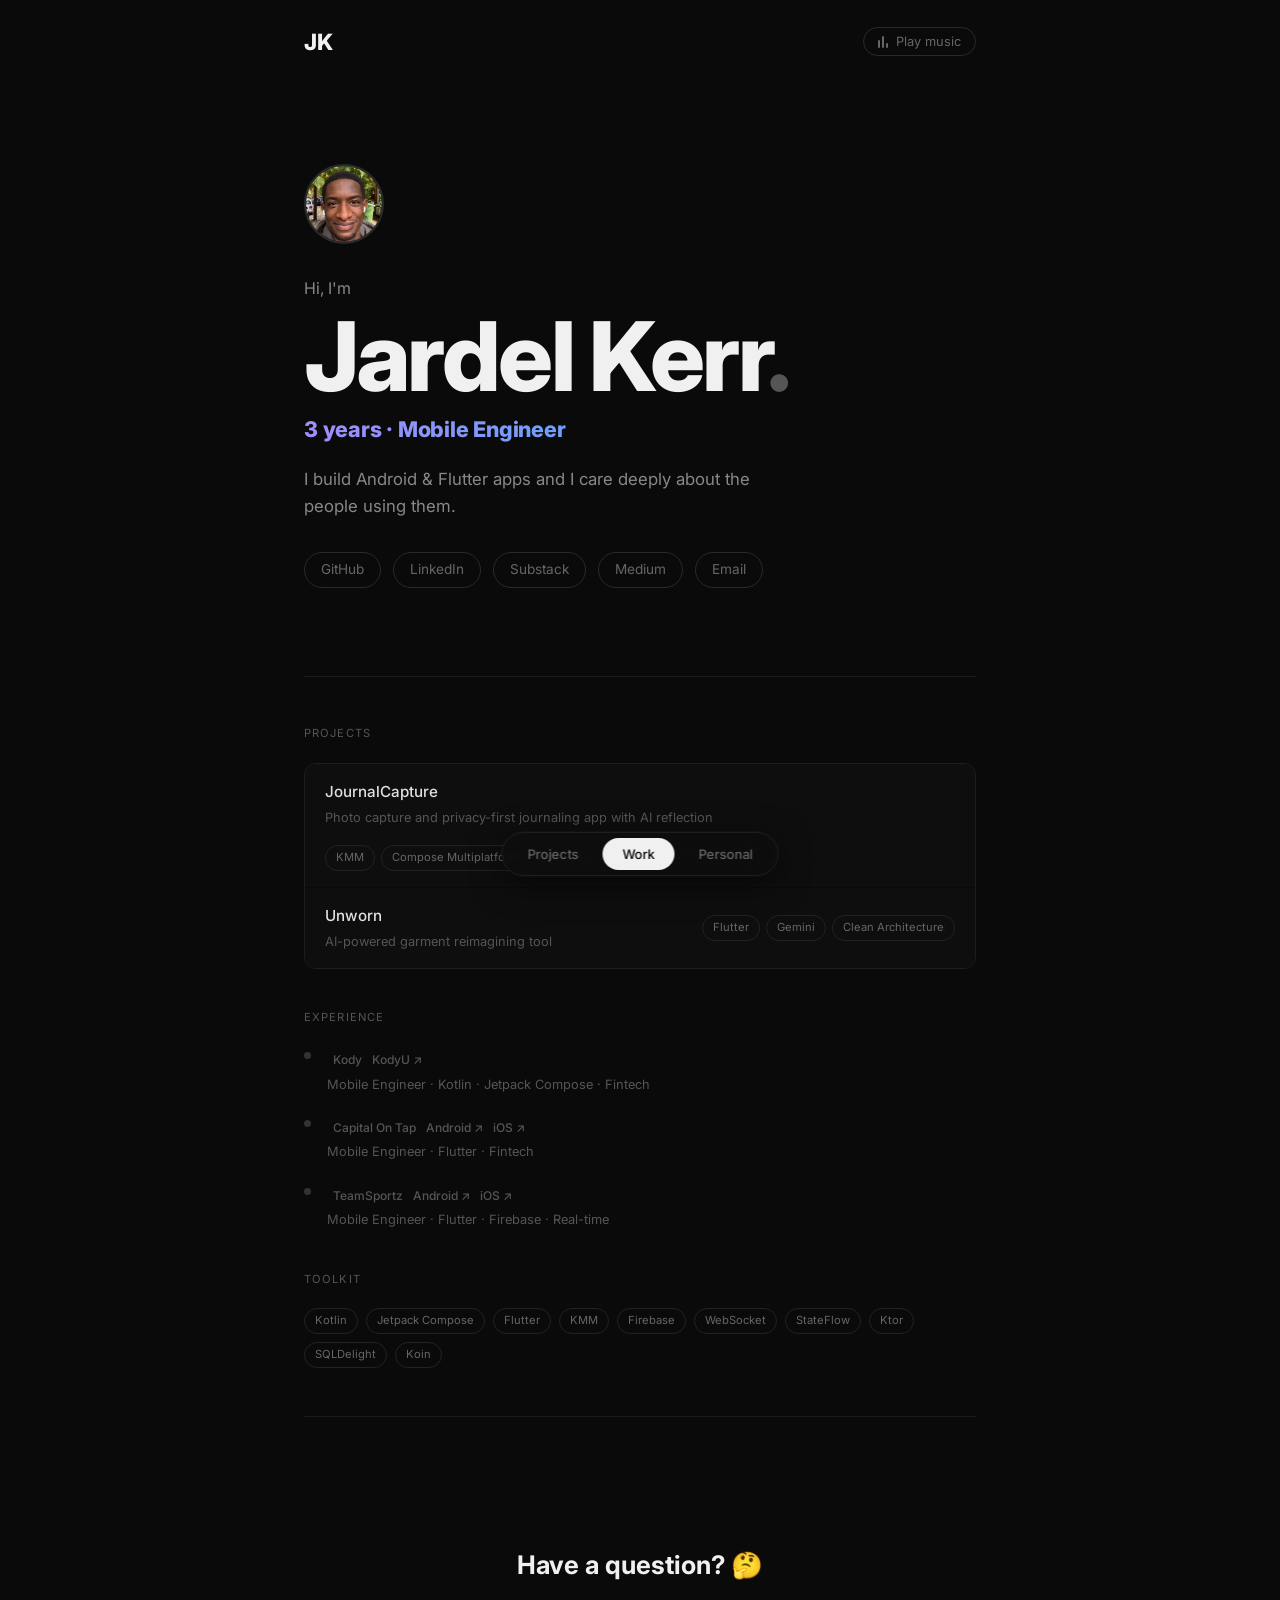
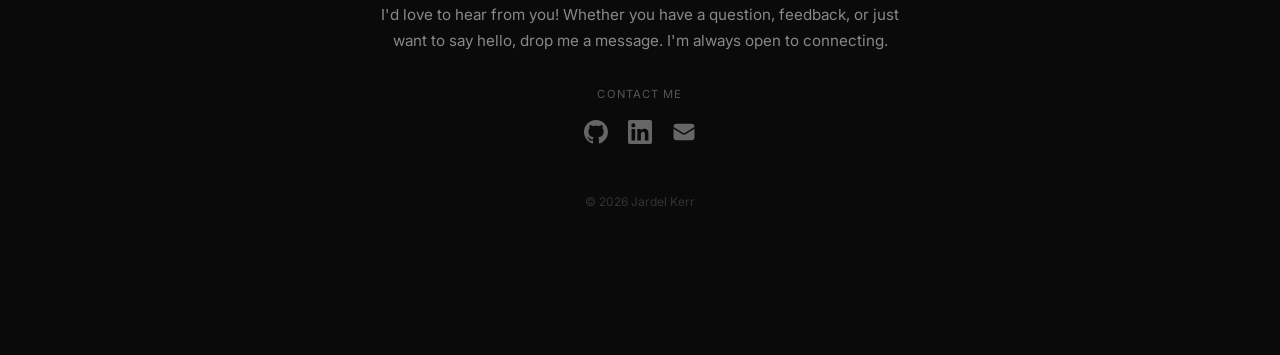
==== commit 565096c1: "Add project detail pages and scroll-tracked floating nav Create dedicated pages for JournalCapture, " ====
--- a/index.html
+++ b/index.html
@@ -48,7 +48,7 @@
 
     <p class="section-label" id="projects">Projects</p>
     <div class="projects">
-      <div class="project-row">
+      <a class="project-row" href="projects/journalcapture.html">
         <div class="project-info">
           <span class="project-name">JournalCapture</span>
           <span class="project-desc">Photo capture and privacy-first journaling app with AI reflection</span>
@@ -58,8 +58,8 @@
           <span class="tag">Compose Multiplatform</span>
           <span class="tag">Anthropic API</span>
         </div>
-      </div>
-      <div class="project-row">
+      </a>
+      <a class="project-row" href="projects/unworn.html">
         <div class="project-info">
           <span class="project-name">Unworn</span>
           <span class="project-desc">AI-powered garment reimagining tool</span>
@@ -69,7 +69,7 @@
           <span class="tag">Gemini</span>
           <span class="tag">Clean Architecture</span>
         </div>
-      </div>
+      </a>
     </div>
 
     <div class="spacer" id="view-section">
@@ -80,21 +80,21 @@
           <div class="exp-item">
             <div class="exp-dot"></div>
             <div>
-              <p class="exp-company">Kody <a class="exp-link" href="https://play.google.com/store/apps/details?id=com.kody.kodyu" target="_blank" rel="noopener">KodyU ↗</a></p>
+              <p class="exp-company"><a class="exp-link" href="projects/kody.html">Kody</a> <a class="exp-link" href="https://play.google.com/store/apps/details?id=com.kody.kodyu" target="_blank" rel="noopener">KodyU ↗</a></p>
               <p class="exp-role">Mobile Engineer · Kotlin · Jetpack Compose · Fintech</p>
             </div>
           </div>
           <div class="exp-item">
             <div class="exp-dot"></div>
             <div>
-              <p class="exp-company">Capital On Tap <a class="exp-link" href="https://play.google.com/store/apps/details?id=com.cot.app" target="_blank" rel="noopener">Android ↗</a> <a class="exp-link" href="https://apps.apple.com/gb/app/capital-on-tap/id1398201114" target="_blank" rel="noopener">iOS ↗</a></p>
+              <p class="exp-company"><a class="exp-link" href="projects/capitalontap.html">Capital On Tap</a> <a class="exp-link" href="https://play.google.com/store/apps/details?id=com.cot.app" target="_blank" rel="noopener">Android ↗</a> <a class="exp-link" href="https://apps.apple.com/gb/app/capital-on-tap/id1398201114" target="_blank" rel="noopener">iOS ↗</a></p>
               <p class="exp-role">Mobile Engineer · Flutter · Fintech</p>
             </div>
           </div>
           <div class="exp-item">
             <div class="exp-dot"></div>
             <div>
-              <p class="exp-company">TeamSportz <a class="exp-link" href="https://play.google.com/store/apps/details?id=com.teamsportz.store" target="_blank" rel="noopener">Android ↗</a> <a class="exp-link" href="https://apps.apple.com/us/app/teamsportz-play/id1541456437" target="_blank" rel="noopener">iOS ↗</a></p>
+              <p class="exp-company"><a class="exp-link" href="projects/teamsportz.html">TeamSportz</a> <a class="exp-link" href="https://play.google.com/store/apps/details?id=com.teamsportz.store" target="_blank" rel="noopener">Android ↗</a> <a class="exp-link" href="https://apps.apple.com/us/app/teamsportz-play/id1541456437" target="_blank" rel="noopener">iOS ↗</a></p>
               <p class="exp-role">Mobile Engineer · Flutter · Firebase · Real-time</p>
             </div>
           </div>
@@ -257,14 +257,16 @@
       slider.style.width = activeBtn.offsetWidth + 'px';
     }
 
-    function switchViewNav(view, btn) {
+    function setActiveNav(btn) {
       document.querySelectorAll('.nav-pill').forEach(b => b.classList.remove('active'));
       btn.classList.add('active');
       positionSlider(btn);
-
+    }
+
+    function switchViewNav(view, btn) {
+      setActiveNav(btn);
       document.getElementById('view-work').classList.toggle('hidden', view !== 'work');
       document.getElementById('view-personal').classList.toggle('hidden', view !== 'personal');
-
       const section = document.getElementById('view-section');
       if (section) section.scrollIntoView({ behavior: 'smooth', block: 'start' });
     }
@@ -272,17 +274,56 @@
     function scrollToSection(id) {
       const el = document.getElementById(id);
       if (el) el.scrollIntoView({ behavior: 'smooth', block: 'start' });
+    }
+
+    // Scroll-based nav tracking
+    function updateNavOnScroll() {
+      const pills = document.querySelectorAll('.nav-pill');
+      const projectsEl = document.getElementById('projects');
+      const viewSection = document.getElementById('view-section');
+      const workView = document.getElementById('view-work');
+      const personalView = document.getElementById('view-personal');
+
+      if (!projectsEl || !viewSection) return;
+
+      const scrollY = window.scrollY + window.innerHeight * 0.4;
+      const projectsTop = projectsEl.offsetTop;
+      const viewTop = viewSection.offsetTop;
+
+      if (scrollY >= viewTop) {
+        // We're in the work/personal section
+        if (!personalView.classList.contains('hidden')) {
+          pills.forEach(p => p.classList.remove('active'));
+          pills[2].classList.add('active');
+          positionSlider(pills[2]);
+        } else {
+          pills.forEach(p => p.classList.remove('active'));
+          pills[1].classList.add('active');
+          positionSlider(pills[1]);
+        }
+      } else if (scrollY >= projectsTop) {
+        pills.forEach(p => p.classList.remove('active'));
+        pills[0].classList.add('active');
+        positionSlider(pills[0]);
+      } else {
+        // Above projects — default to Work
+        pills.forEach(p => p.classList.remove('active'));
+        pills[1].classList.add('active');
+        positionSlider(pills[1]);
+      }
     }
 
     // Init slider position on load
     window.addEventListener('load', () => {
       const active = document.querySelector('.nav-pill.active');
       positionSlider(active);
+      updateNavOnScroll();
     });
     window.addEventListener('resize', () => {
       const active = document.querySelector('.nav-pill.active');
       positionSlider(active);
     });
+    window.addEventListener('scroll', updateNavOnScroll, { passive: true });
 
     function toggleMusic() {
       const audio = document.getElementById('bgMusic');
--- a/css/styles.css
+++ b/css/styles.css
@@ -129,6 +129,9 @@
   background: #0e0e0e;
   transition: background 0.15s;
   flex-wrap: wrap;
+  text-decoration: none;
+  color: inherit;
+  cursor: pointer;
 }
 .project-row:hover { background: #141414; }
 .project-info { display: flex; flex-direction: column; gap: 4px; }
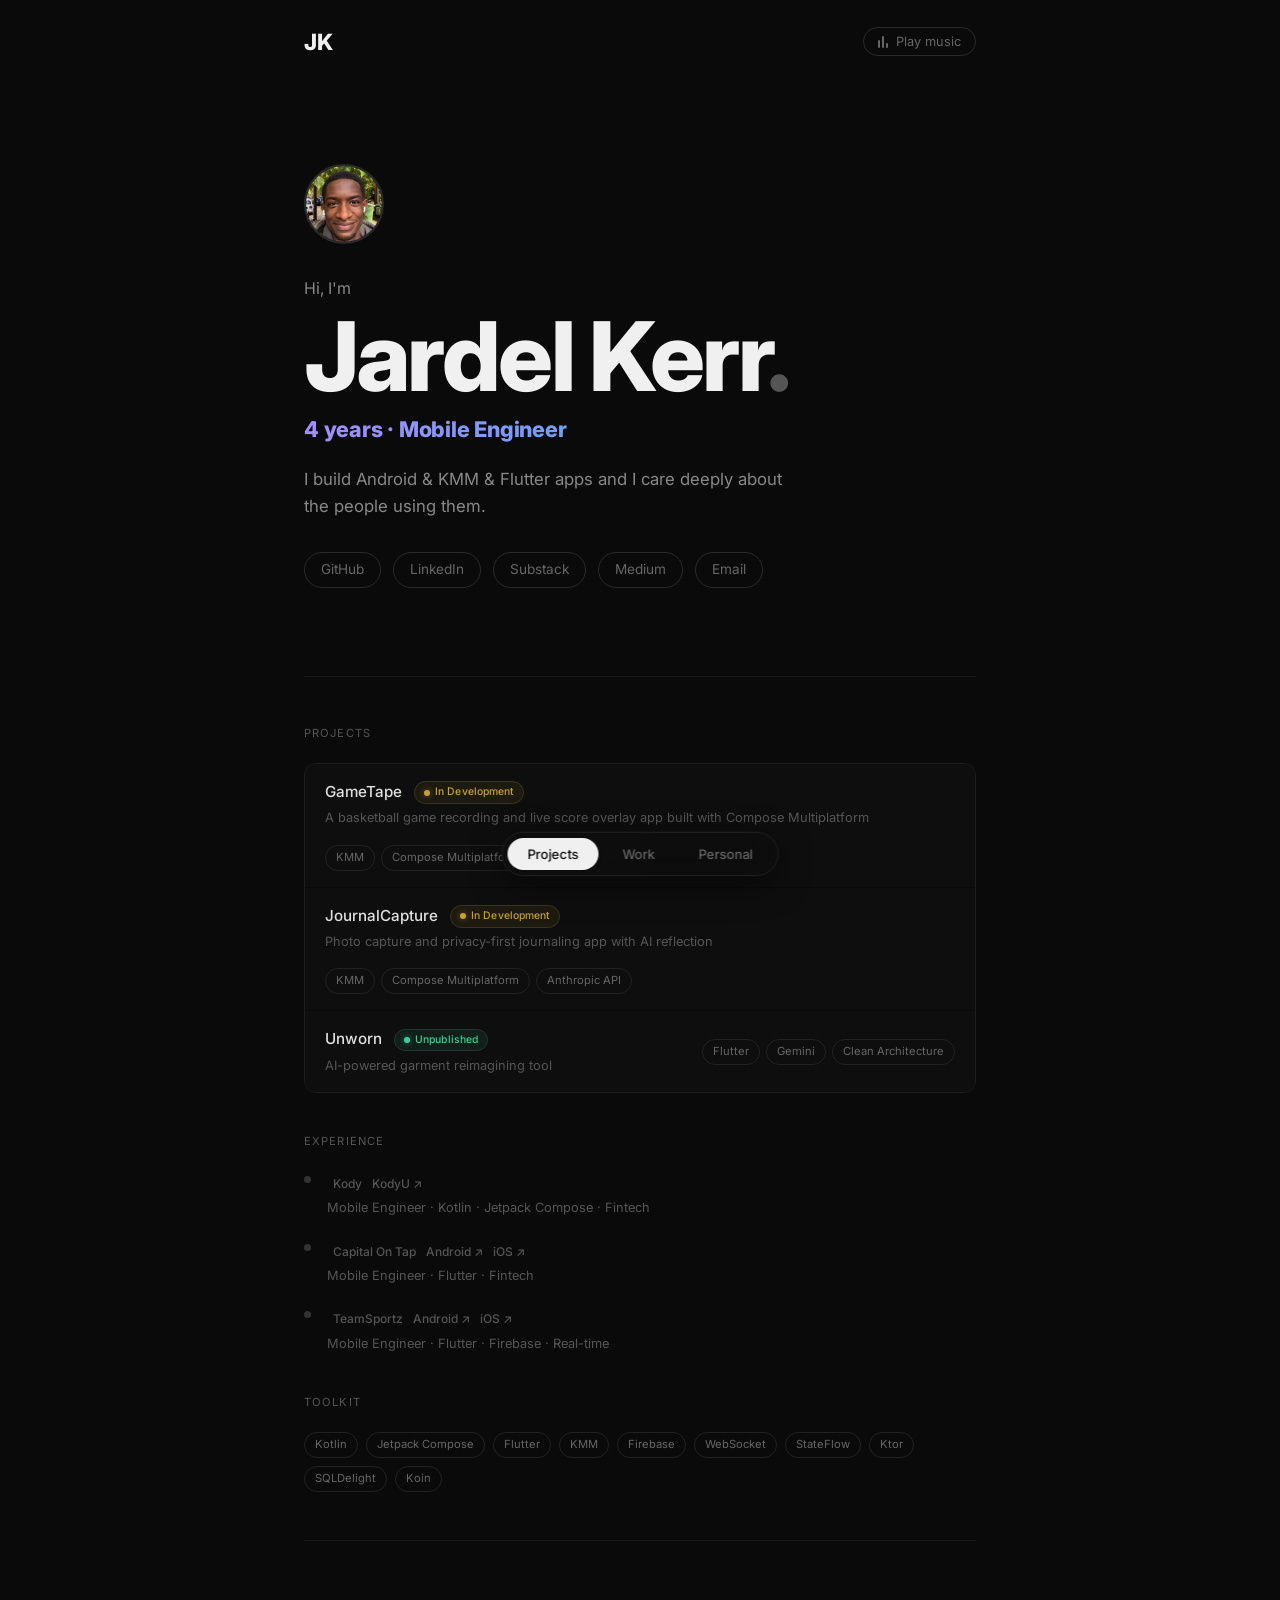
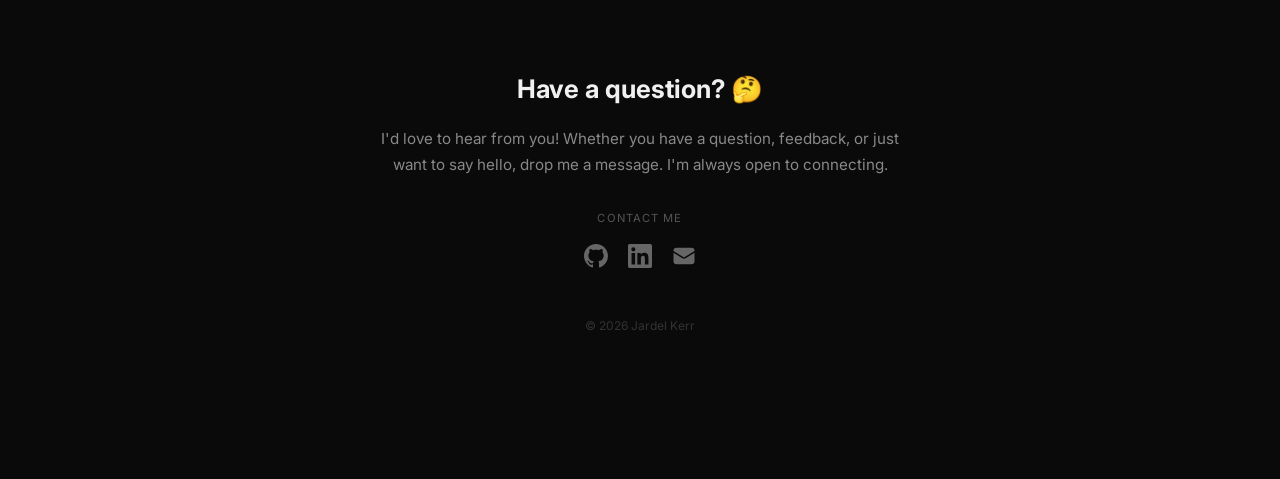
==== commit 9d9f1517: "feat: add project status tags and update project details" ====
--- a/index.html
+++ b/index.html
@@ -33,8 +33,8 @@
       </div>
       <p class="hero-greeting">Hi, I'm</p>
       <h1 class="hero-name">Jardel Kerr<span>.</span></h1>
-      <p class="hero-subtitle">3 years · Mobile Engineer</p>
-      <p class="hero-sub">I build Android & Flutter apps and I care deeply about the people using them.</p>
+      <p class="hero-subtitle">4 years · Mobile Engineer</p>
+      <p class="hero-sub">I build Android & KMM & Flutter apps and I care deeply about the people using them.</p>
       <div class="socials">
         <a href="https://github.com/JardelK467" target="_blank">GitHub</a>
         <a href="https://www.linkedin.com/in/jardel-kerr-924820162/" target="_blank">LinkedIn</a>
@@ -48,10 +48,10 @@
 
     <p class="section-label" id="projects">Projects</p>
     <div class="projects">
-      <a class="project-row" href="projects/journalcapture.html">
+      <a class="project-row" href="projects/gametape.html">
         <div class="project-info">
-          <span class="project-name">JournalCapture</span>
-          <span class="project-desc">Photo capture and privacy-first journaling app with AI reflection</span>
+          <span class="project-name">GameTape <span class="status-tag in-dev"><span class="status-dot-indicator"></span>In Development</span></span>
+          <span class="project-desc">A basketball game recording and live score overlay app built with Compose Multiplatform</span>
         </div>
         <div class="project-tags">
           <span class="tag">KMM</span>
@@ -59,9 +59,20 @@
           <span class="tag">Anthropic API</span>
         </div>
       </a>
+      <a class="project-row" href="projects/journalcapture.html">
+        <div class="project-info">
+          <span class="project-name">JournalCapture <span class="status-tag in-dev"><span class="status-dot-indicator"></span>In Development</span></span>
+          <span class="project-desc">Photo capture and privacy-first journaling app with AI reflection</span>
+        </div>
+        <div class="project-tags">
+          <span class="tag">KMM</span>
+          <span class="tag">Compose Multiplatform</span>
+          <span class="tag">Anthropic API</span>
+        </div>
+      </a>
       <a class="project-row" href="projects/unworn.html">
         <div class="project-info">
-          <span class="project-name">Unworn</span>
+          <span class="project-name">Unworn <span class="status-tag unpublished"><span class="status-dot-indicator"></span>Unpublished</span></span>
           <span class="project-desc">AI-powered garment reimagining tool</span>
         </div>
         <div class="project-tags">
@@ -235,8 +246,8 @@
 
   <!-- Floating bottom nav -->
   <nav class="floating-nav" id="floatingNav">
-    <button class="nav-pill" onclick="scrollToSection('projects')">Projects</button>
-    <button class="nav-pill active" onclick="switchViewNav('work', this)">Work</button>
+    <button class="nav-pill active" onclick="scrollToSection('projects')">Projects</button>
+    <button class="nav-pill" onclick="switchViewNav('work', this)">Work</button>
     <button class="nav-pill" onclick="switchViewNav('personal', this)">Personal</button>
     <div class="nav-slider" id="navSlider"></div>
   </nav>
@@ -281,16 +292,15 @@
       const pills = document.querySelectorAll('.nav-pill');
       const projectsEl = document.getElementById('projects');
       const viewSection = document.getElementById('view-section');
-      const workView = document.getElementById('view-work');
       const personalView = document.getElementById('view-personal');
 
       if (!projectsEl || !viewSection) return;
 
-      const scrollY = window.scrollY + window.innerHeight * 0.4;
-      const projectsTop = projectsEl.offsetTop;
-      const viewTop = viewSection.offsetTop;
-
-      if (scrollY >= viewTop) {
+      const viewportThreshold = window.innerHeight * 0.4;
+      const projectsRect = projectsEl.getBoundingClientRect();
+      const viewRect = viewSection.getBoundingClientRect();
+
+      if (viewRect.top <= viewportThreshold) {
         // We're in the work/personal section
         if (!personalView.classList.contains('hidden')) {
           pills.forEach(p => p.classList.remove('active'));
@@ -301,15 +311,15 @@
           pills[1].classList.add('active');
           positionSlider(pills[1]);
         }
-      } else if (scrollY >= projectsTop) {
+      } else if (projectsRect.top <= viewportThreshold) {
         pills.forEach(p => p.classList.remove('active'));
         pills[0].classList.add('active');
         positionSlider(pills[0]);
       } else {
-        // Above projects — default to Work
+        // Above projects — default to Projects since it's the first section
         pills.forEach(p => p.classList.remove('active'));
-        pills[1].classList.add('active');
-        positionSlider(pills[1]);
+        pills[0].classList.add('active');
+        positionSlider(pills[0]);
       }
     }
 
--- a/css/styles.css
+++ b/css/styles.css
@@ -145,6 +145,45 @@
   border-radius: 999px;
   border: 1px solid #222;
   color: #666;
+}
+
+/* Project status tags */
+.status-tag {
+  display: inline-flex;
+  align-items: center;
+  gap: 5px;
+  font-size: 0.65rem;
+  font-weight: 500;
+  padding: 2px 9px;
+  border-radius: 999px;
+  margin-left: 8px;
+  vertical-align: middle;
+  letter-spacing: 0.01em;
+}
+.status-dot-indicator {
+  width: 6px;
+  height: 6px;
+  border-radius: 50%;
+  display: inline-block;
+  flex-shrink: 0;
+}
+.status-tag.in-dev {
+  border: 1px solid #3a3520;
+  color: #c9a227;
+  background: rgba(201, 162, 39, 0.08);
+}
+.status-tag.in-dev .status-dot-indicator {
+  background: #c9a227;
+  box-shadow: 0 0 6px rgba(201, 162, 39, 0.5);
+}
+.status-tag.unpublished {
+  border: 1px solid #1e3a2e;
+  color: #34d399;
+  background: rgba(52, 211, 153, 0.08);
+}
+.status-tag.unpublished .status-dot-indicator {
+  background: #34d399;
+  box-shadow: 0 0 6px rgba(52, 211, 153, 0.5);
 }
 
 .spacer { margin-top: 2.5rem; }
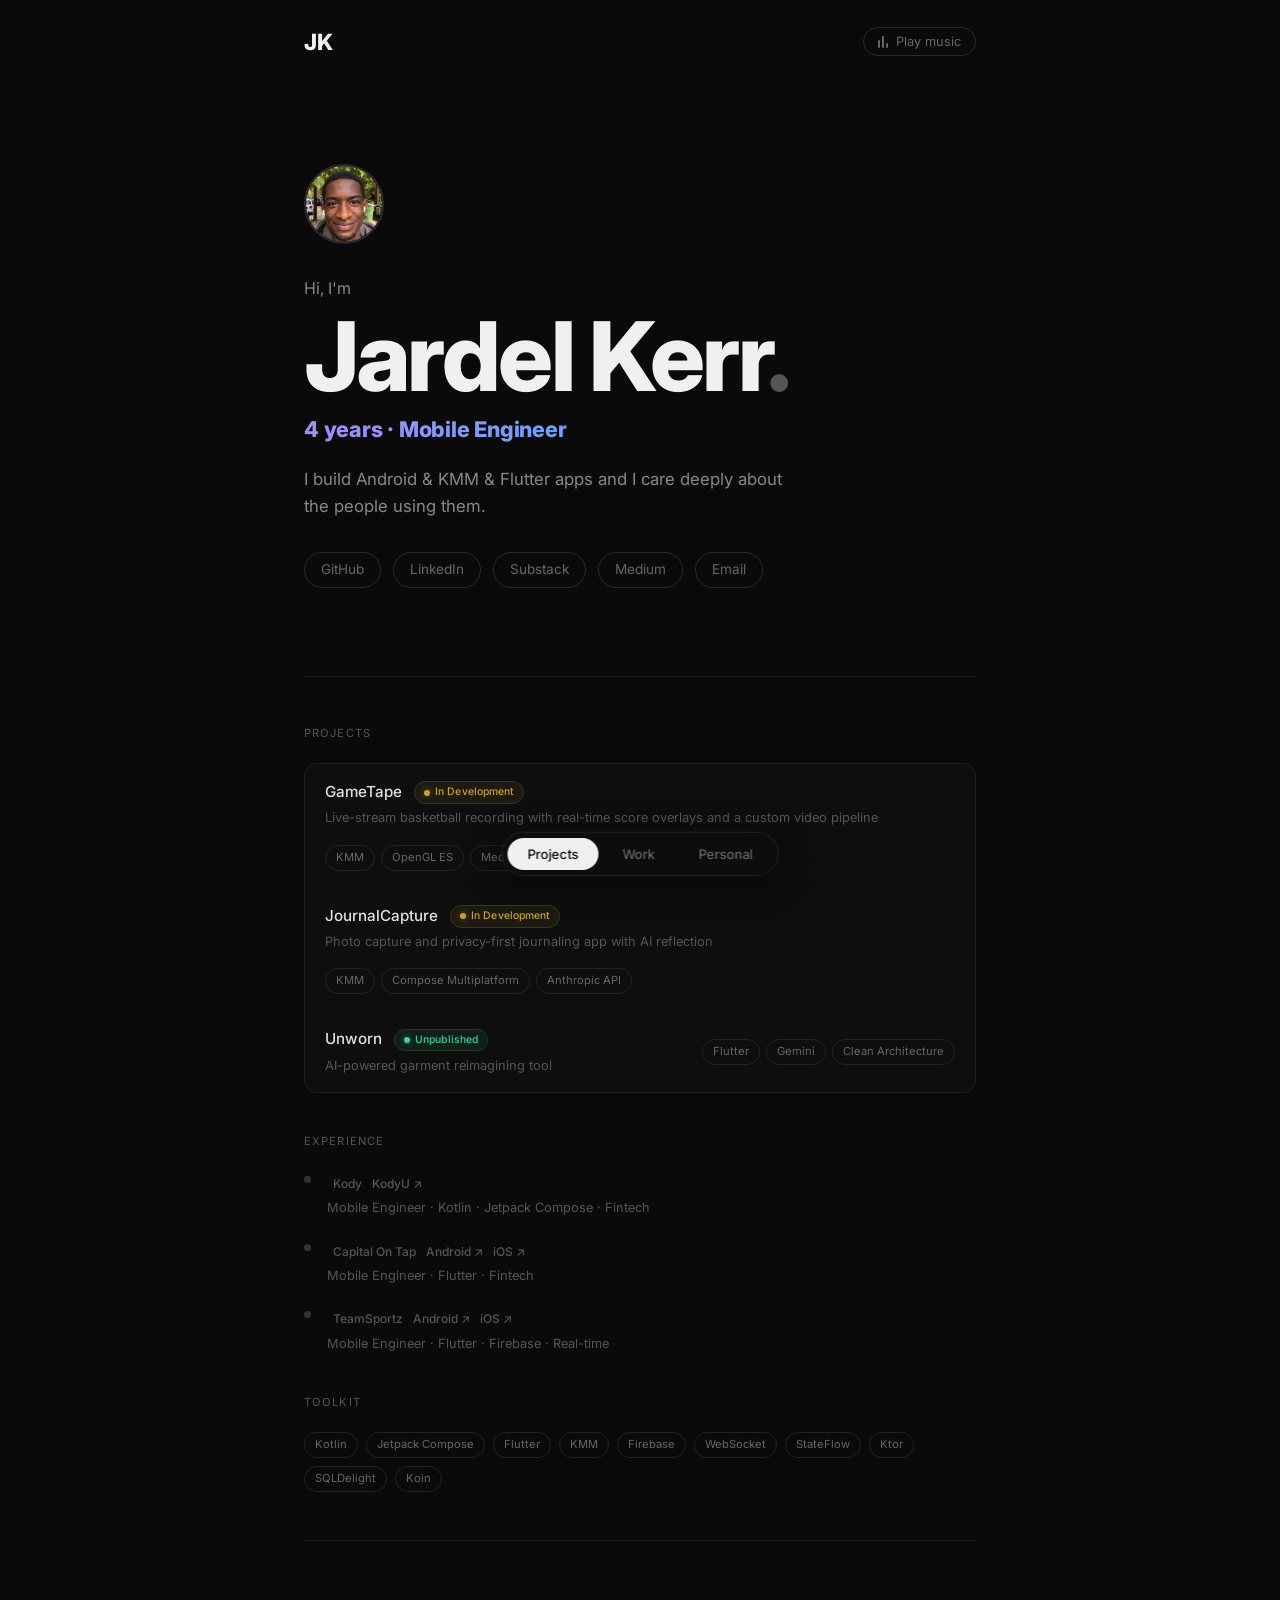
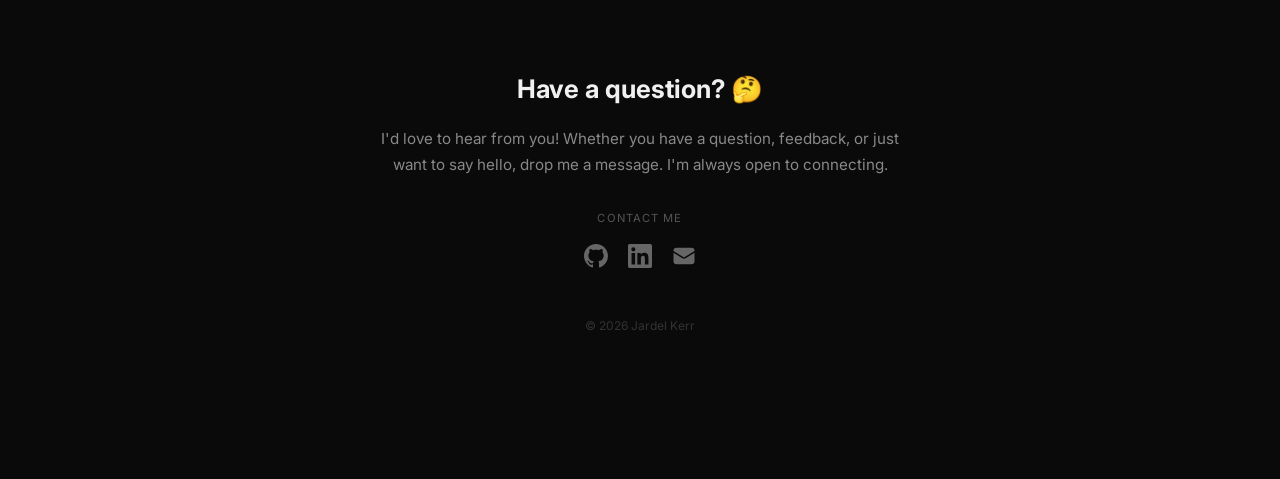
==== commit 6beb8de0: "feat: update project description and tags for GameTape" ====
--- a/index.html
+++ b/index.html
@@ -51,12 +51,12 @@
       <a class="project-row" href="projects/gametape.html">
         <div class="project-info">
           <span class="project-name">GameTape <span class="status-tag in-dev"><span class="status-dot-indicator"></span>In Development</span></span>
-          <span class="project-desc">A basketball game recording and live score overlay app built with Compose Multiplatform</span>
+          <span class="project-desc">Live-stream basketball recording with real-time score overlays and a custom video pipeline</span>
         </div>
         <div class="project-tags">
           <span class="tag">KMM</span>
-          <span class="tag">Compose Multiplatform</span>
-          <span class="tag">Anthropic API</span>
+          <span class="tag">OpenGL ES</span>
+          <span class="tag">MediaCodec</span>
         </div>
       </a>
       <a class="project-row" href="projects/journalcapture.html">
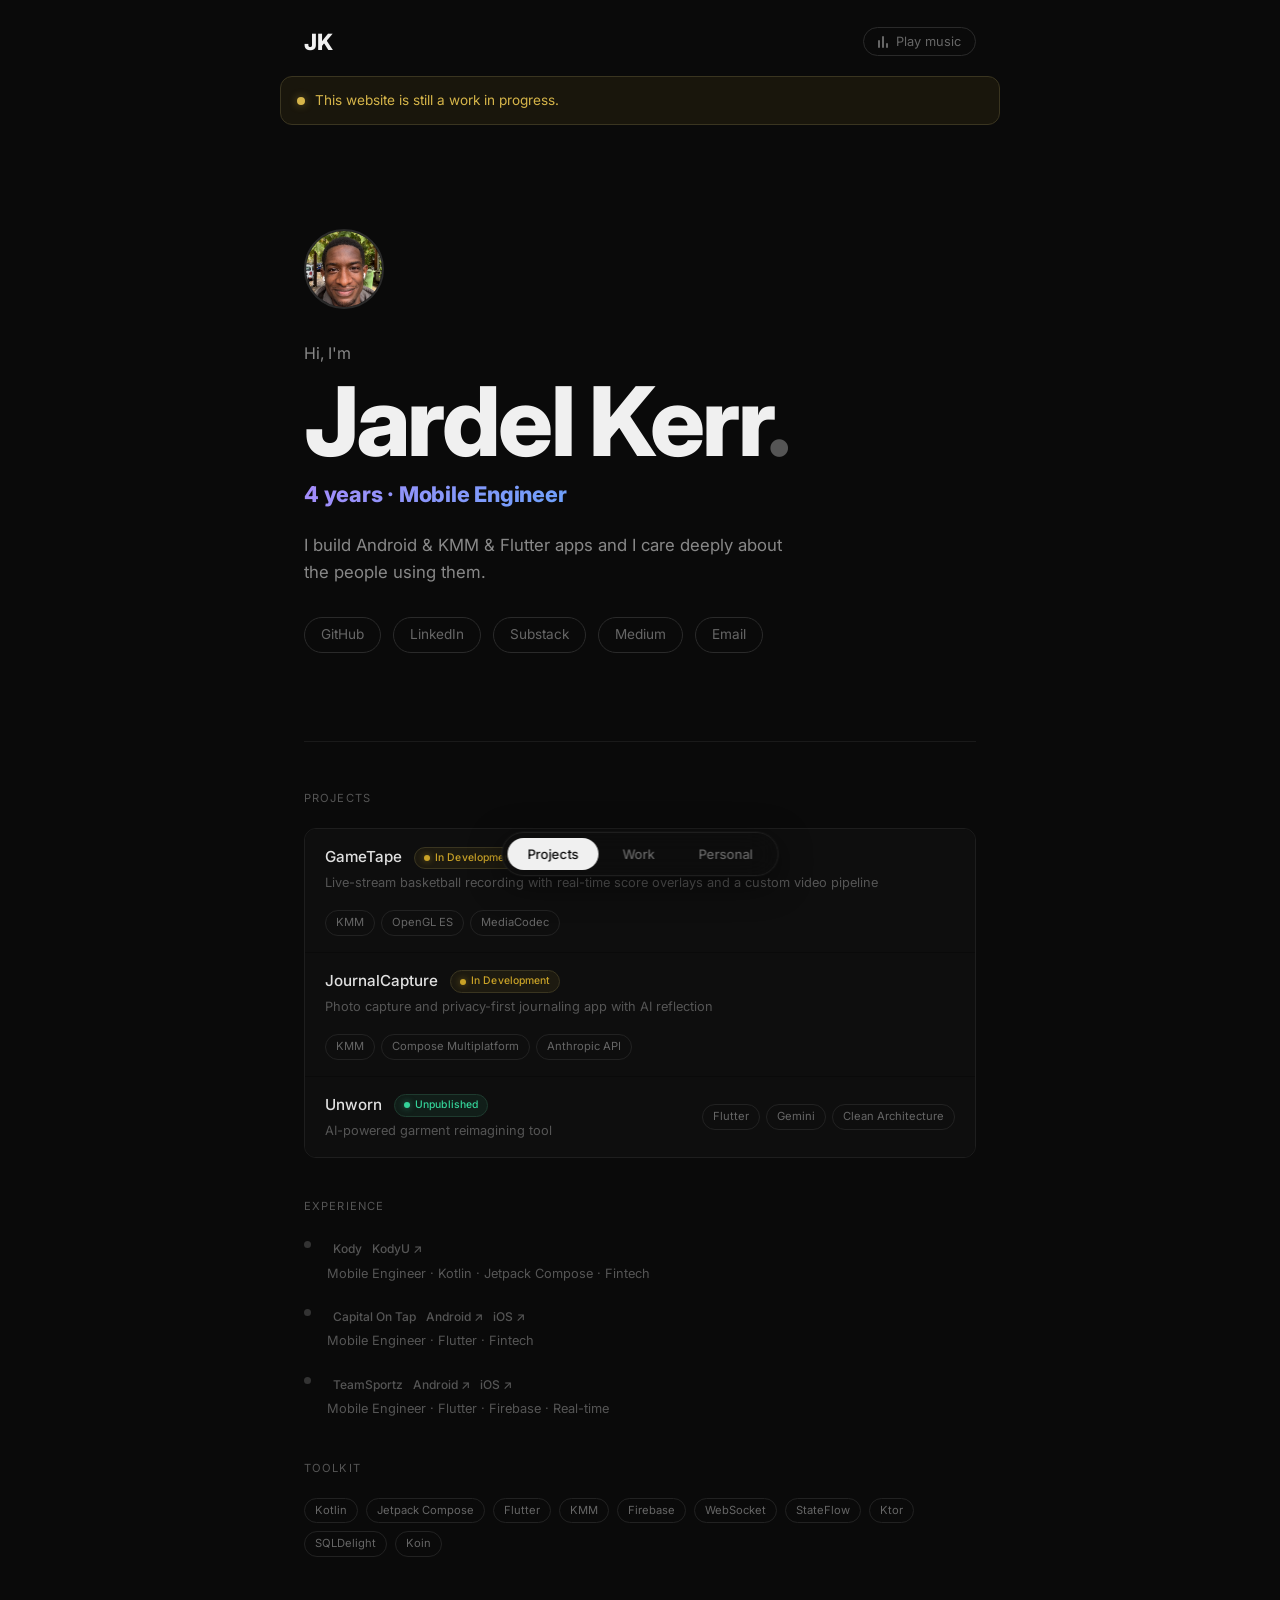
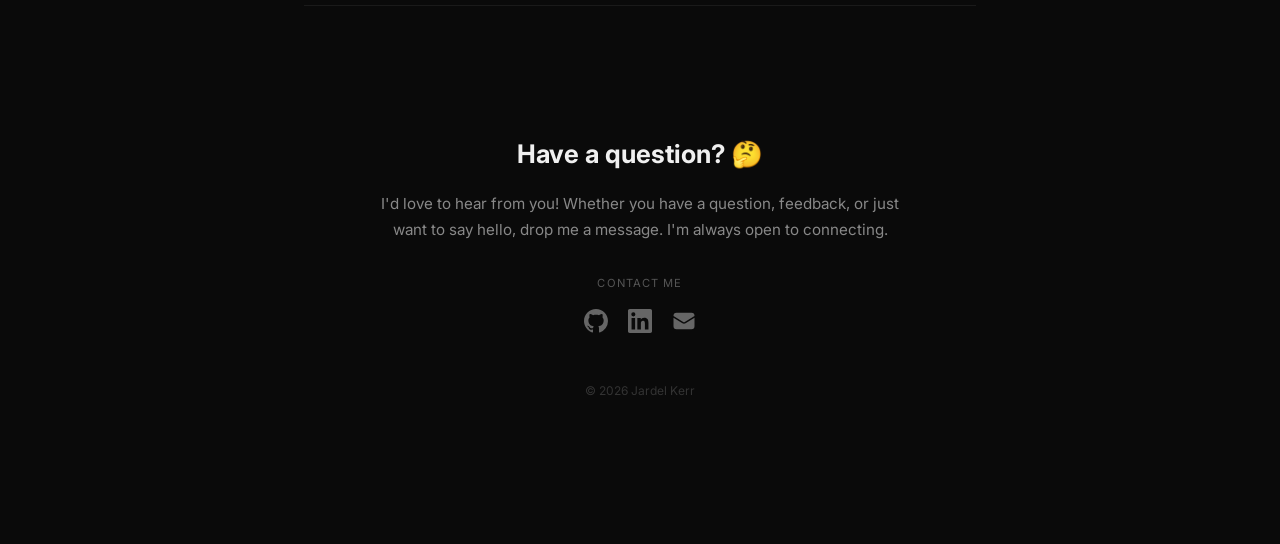
==== commit f758be2a: "chore: added an 'in development' tag for the website" ====
--- a/index.html
+++ b/index.html
@@ -23,6 +23,11 @@
     <audio id="bgMusic" loop>
       <source src="music/bg.mp3" type="audio/mpeg" />
     </audio>
+  </div>
+
+  <div class="site-notice" role="status" aria-label="Website status notice">
+    <span class="site-notice-dot"></span>
+    <span>This website is still a work in progress.</span>
   </div>
 
   <main class="site">
--- a/css/styles.css
+++ b/css/styles.css
@@ -14,6 +14,29 @@
   justify-content: space-between;
   align-items: center;
   padding: 1.5rem 1.5rem 0;
+}
+
+.site-notice {
+  max-width: 720px;
+  margin: 1rem auto 0;
+  display: flex;
+  align-items: center;
+  gap: 0.6rem;
+  padding: 0.8rem 1rem;
+  border: 1px solid #3a3520;
+  border-radius: 12px;
+  background: rgba(201, 162, 39, 0.08);
+  color: #d6b54a;
+  font-size: 0.85rem;
+}
+
+.site-notice-dot {
+  width: 8px;
+  height: 8px;
+  border-radius: 50%;
+  flex-shrink: 0;
+  background: #d6b54a;
+  box-shadow: 0 0 8px rgba(214, 181, 74, 0.45);
 }
 
 .initials {
